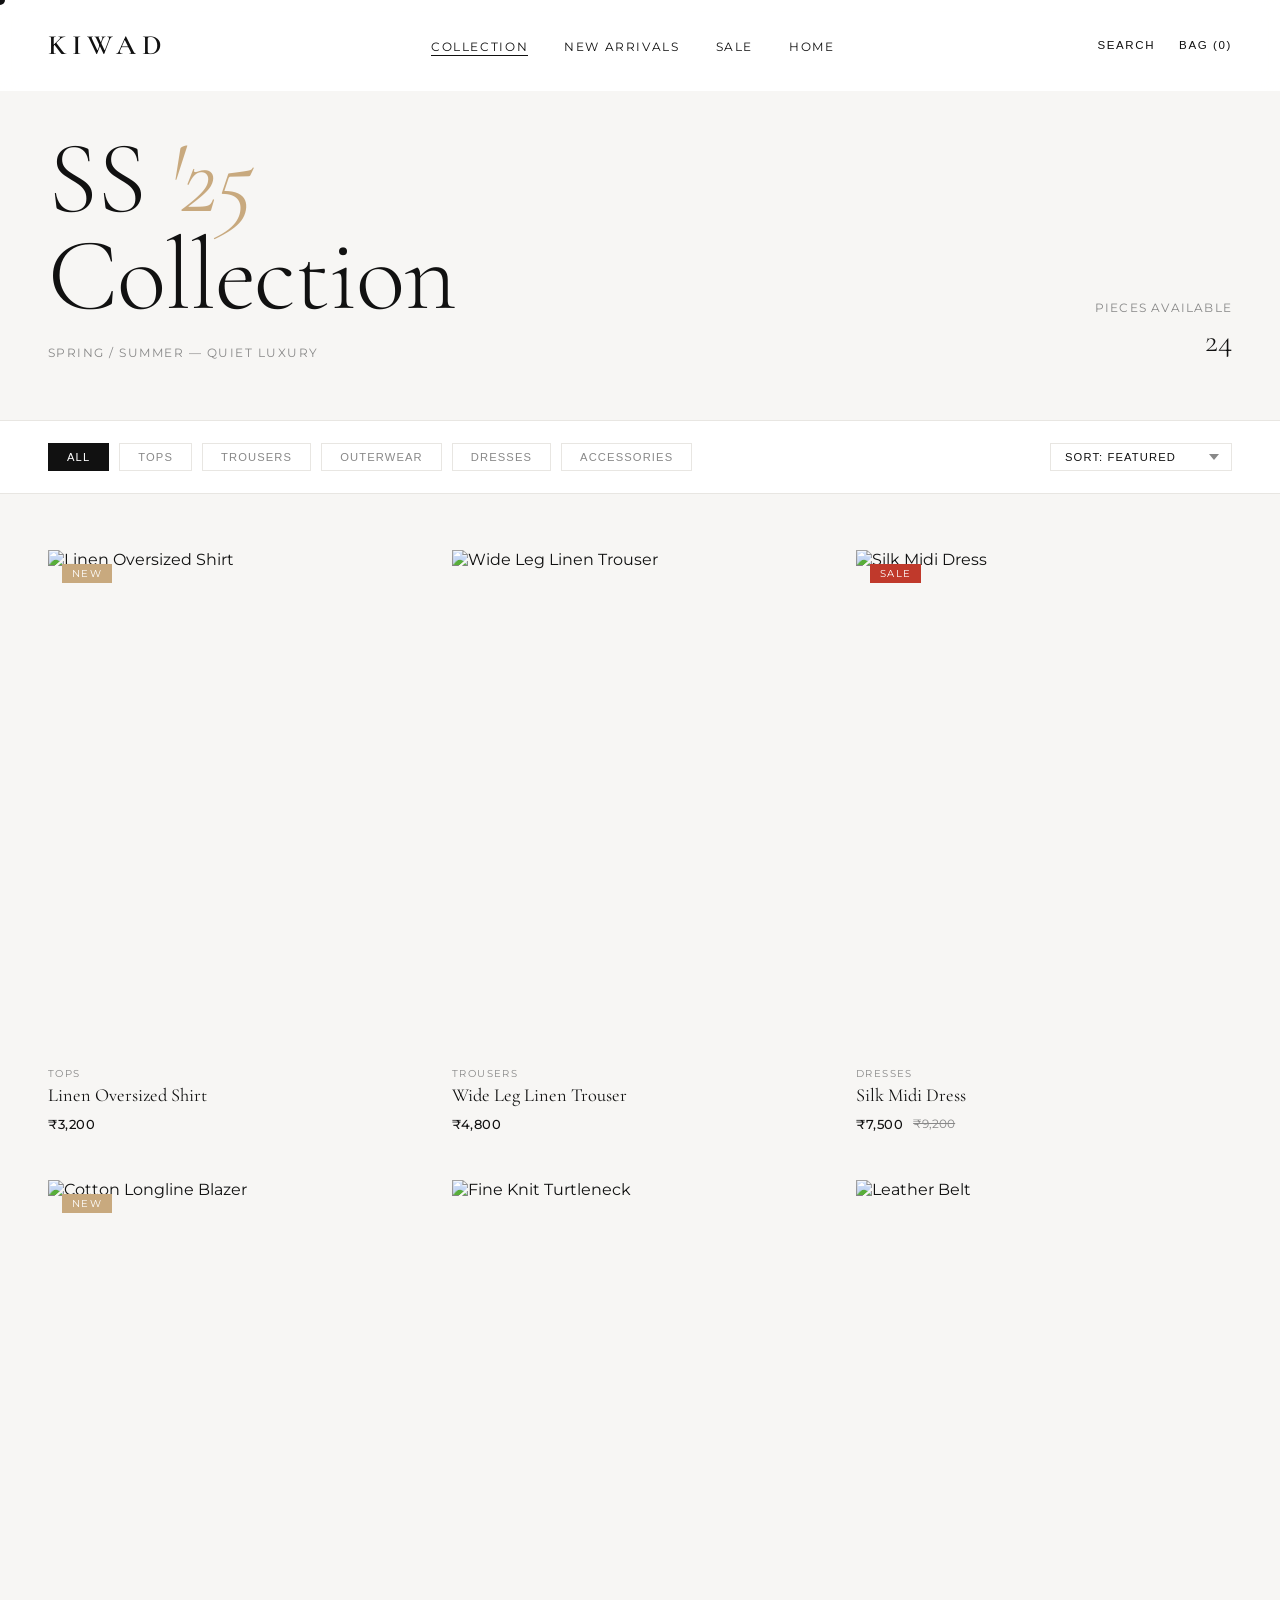
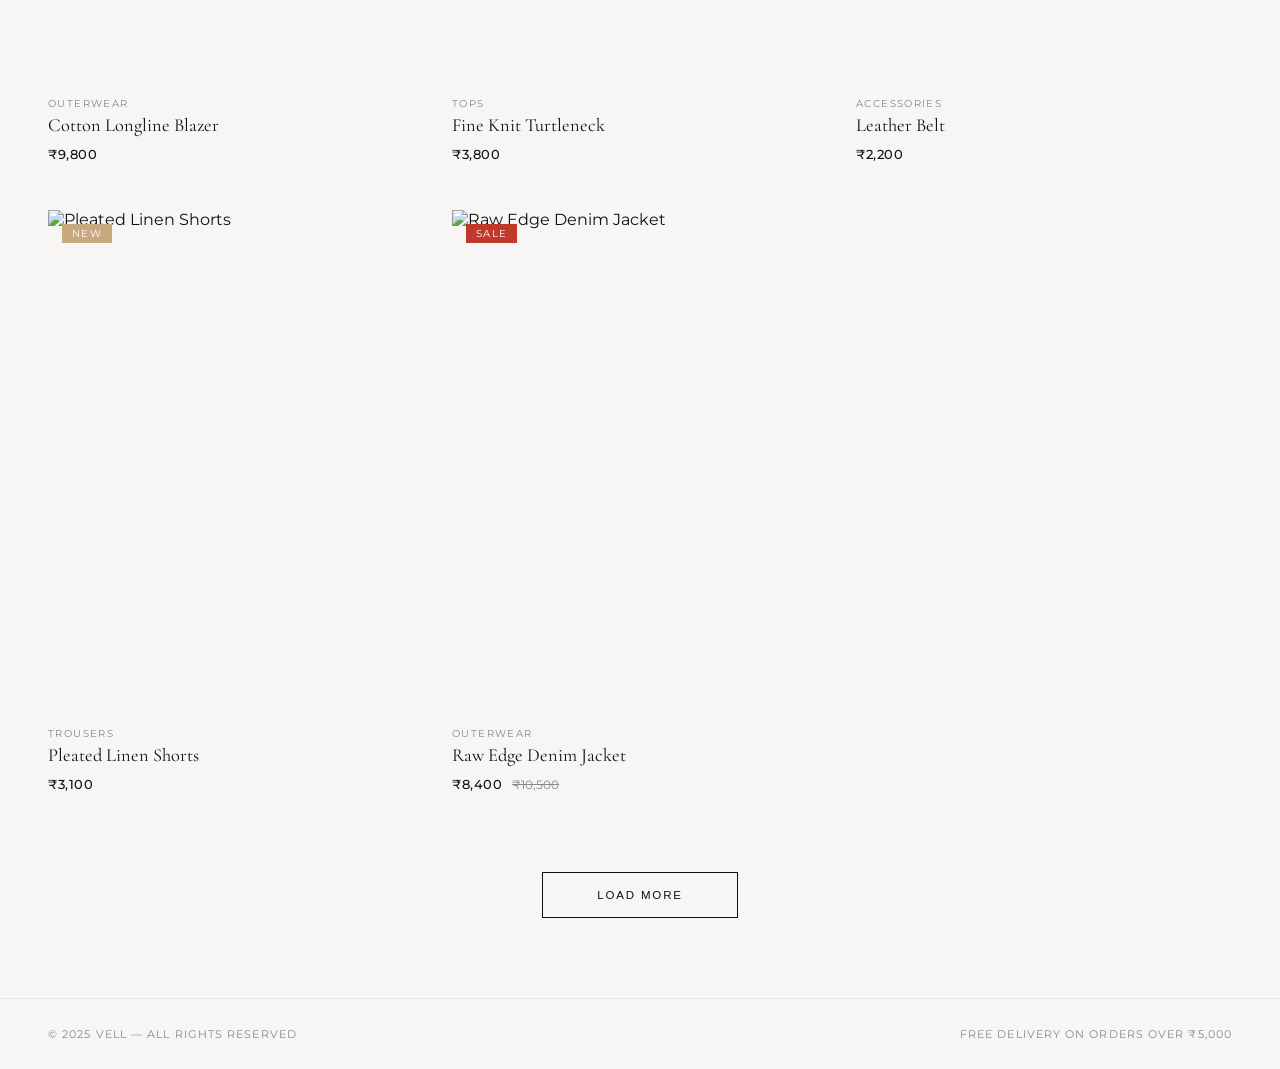
==== collections/index.html @ c4e9eda8 "navbar update" ====
<!DOCTYPE html>
<html lang="en">

<head>
  <meta charset="UTF-8" />
  <meta name="viewport" content="width=device-width, initial-scale=1.0" />
  <title>Collection — VELL</title>
  <link
    href="https://fonts.googleapis.com/css2?family=Cormorant+Garamond:ital,wght@0,300;0,400;0,600;1,300;1,400&family=Montserrat:wght@300;400;500;600&display=swap"
    rel="stylesheet" />
  <link rel="stylesheet" href="style2.css" />
</head>

<body>
  <div class="cursor" id="cursor"></div>

  <!-- NAV -->
  <nav id="nav">
    <a href="#" class="nav-logo">KIWAD</a>
    <button class="nav-toggle" type="button" aria-expanded="false" aria-controls="nav-mobile-panel"
      aria-label="Toggle navigation">
      <span></span>
      <span></span>
      <span></span>
    </button>
    <ul class="nav-links">
      <li><a href="#" class="active">Collection</a></li>
      <li><a href="newpage/">new arrivals</a></li>
      <li><a href="newpage/about/sale/">Sale</a></li>
      <li><a href="../">Home</a></li>
    </ul>
    <div class="nav-actions">
      <button>Search</button>
      <button data-bag-count>Bag (0)</button>
    </div>
    <div class="nav-mobile-panel" id="nav-mobile-panel" hidden>
      <ul class="nav-mobile-links">
        <li><a href="#" class="active">Collection</a></li>
        <li><a href="newpage/">new arrivals</a></li>
        <li><a href="newpage/about/sale/">Sale</a></li>
        <li><a href="../">Home</a></li>
      </ul>
      <div class="nav-mobile-actions">
        <button type="button">Search</button>
        <button type="button" data-bag-count>Bag (0)</button>
      </div>
    </div>
  </nav>

  <!-- HERO -->
  <section class="collection-hero">
    <div class="hero-text">
      <h1>SS <em>'25</em><br>Collection</h1>
      <p class="hero-sub">Spring / Summer — Quiet Luxury</p>
    </div>
    <div class="hero-meta">
      <p>Pieces Available</p>
      <span id="item-count">24</span>
    </div>
  </section>

  <!-- FILTERS -->
  <div class="filters-bar" id="filters-bar">
    <div class="filter-tags" id="filter-tags">
      <button class="filter-tag active" data-filter="all">All</button>
      <button class="filter-tag" data-filter="tops">Tops</button>
      <button class="filter-tag" data-filter="trousers">Trousers</button>
      <button class="filter-tag" data-filter="outerwear">Outerwear</button>
      <button class="filter-tag" data-filter="dresses">Dresses</button>
      <button class="filter-tag" data-filter="accessories">Accessories</button>
    </div>
    <select class="sort-select" id="sort-select">
      <option value="featured">Sort: Featured</option>
      <option value="price-asc">Price: Low to High</option>
      <option value="price-desc">Price: High to Low</option>
      <option value="newest">Newest</option>
    </select>
  </div>

  <!-- GRID -->
  <section class="collection-grid" id="grid">
    <div class="no-results" id="no-results">
      <h3>No pieces found</h3>
      <p>Try a different filter</p>
    </div>
  </section>

  <!-- LOAD MORE -->
  <div class="load-more-wrap">
    <button class="btn-load-more" id="load-more-btn">Load More</button>
  </div>

  <!-- FOOTER -->
  <footer class="footer-strip">
    <p>© 2025 Vell — All rights reserved</p>
    <p>Free delivery on orders over ₹5,000</p>
  </footer>

  <!-- TOAST -->
  <div class="toast" id="toast"></div>

  <!-- ─── SCRIPTS ─── -->
  <script src="index2.js"></script>
</body>

</html>
---- collections/style2.css ----
*, *::before, *::after { box-sizing: border-box; margin: 0; padding: 0; }

    :root {
      --white: #ffffff;
      --off: #f7f6f4;
      --ink: #111111;
      --off-white: #f7f6f4;
      --charcoal: #111111;
      --mid: #888;
      --accent: #c8a97e;
      --line: #e8e6e2;
    }

    html { scroll-behavior: smooth; }

    body {
      font-family: 'Montserrat', sans-serif;
      background: var(--off);
      color: var(--ink);
      overflow-x: hidden;
      cursor: none;
    }
    

    /* CUSTOM CURSOR */
    .cursor {
      position: fixed;
      width: 10px; height: 10px;
      background: var(--ink);
      border-radius: 50%;
      pointer-events: none;
      z-index: 9999;
      transform: translate(-50%, -50%);
      transition: transform 0.1s ease, width 0.25s ease, height 0.25s ease, background 0.25s ease;
    }
    .cursor.hover {
      width: 36px; height: 36px;
      background: transparent;
      border: 1px solid var(--ink);
    }

    /* NAV */
    nav {
      position: fixed; top: 0; left: 0; right: 0;
      z-index: 100;
      display: flex;
      align-items: center;
      justify-content: space-between;
      padding: 28px 48px;
      background: rgba(255,255,255,0.92);
      backdrop-filter: blur(12px);
      border-bottom: 1px solid transparent;
      transition: border-color 0.3s;
    }
    nav.scrolled { border-color: var(--line); }

    .nav-logo {
      font-family: 'Cormorant Garamond', serif;
      font-size: 28px;
      font-weight: 600;
      letter-spacing: 6px;
      color: var(--ink);
      text-decoration: none;
    }

    .nav-toggle {
      display: none;
      width: 48px;
      height: 48px;
      border: 1px solid var(--line);
      border-radius: 50%;
      background: rgba(255,255,255,0.9);
      align-items: center;
      justify-content: center;
      position: relative;
      padding: 0;
      cursor: none;
    }

    .nav-toggle span {
      position: absolute;
      width: 18px;
      height: 1.5px;
      background: var(--ink);
      transition: transform 0.25s ease, opacity 0.25s ease;
    }

    .nav-toggle span:nth-child(1) { transform: translateY(-6px); }
    .nav-toggle span:nth-child(3) { transform: translateY(6px); }

    nav.is-menu-open .nav-toggle span:nth-child(1) { transform: rotate(45deg); }
    nav.is-menu-open .nav-toggle span:nth-child(2) { opacity: 0; }
    nav.is-menu-open .nav-toggle span:nth-child(3) { transform: rotate(-45deg); }

    .nav-links {
      display: flex; gap: 36px;
      list-style: none;
    }
    .nav-links a {
      font-size: 0.72rem;
      letter-spacing: 0.14em;
      text-transform: uppercase;
      text-decoration: none;
      color: var(--ink);
      position: relative;
    }
    .nav-links a::after {
      content: '';
      position: absolute; bottom: -2px; left: 0;
      width: 0; height: 1px;
      background: var(--ink);
      transition: width 0.3s ease;
    }
    .nav-links a:hover::after, .nav-links a.active::after { width: 100%; }

    .nav-actions {
      display: flex; gap: 24px; align-items: center;
    }
    .nav-actions button {
      background: none; border: none;
      cursor: none;
      font-family: 'Karla', sans-serif;
      font-size: 0.72rem;
      letter-spacing: 0.14em;
      text-transform: uppercase;
      color: var(--ink);
    }

    .nav-mobile-panel[hidden] { display: none; }

    .nav-mobile-panel {
      display: none;
      position: absolute;
      top: calc(100% + 1px);
      left: 24px;
      right: 24px;
      padding: 24px;
      background: rgba(255,255,255,0.98);
      border: 1px solid var(--line);
      box-shadow: 0 24px 60px rgba(17,17,17,0.12);
    }

    .nav-mobile-links {
      list-style: none;
      display: grid;
      gap: 16px;
    }

    .nav-mobile-links a {
      display: block;
      font-size: 0.74rem;
      letter-spacing: 0.18em;
      text-transform: uppercase;
      text-decoration: none;
      color: var(--ink);
      padding-bottom: 12px;
      border-bottom: 1px solid var(--line);
    }

    .nav-mobile-links a.active,
    .nav-mobile-links a:hover {
      color: var(--accent);
    }

    .nav-mobile-actions {
      display: grid;
      grid-template-columns: repeat(2, minmax(0, 1fr));
      gap: 12px;
      margin-top: 20px;
    }

    .nav-mobile-actions button {
      border: 1px solid var(--line);
      background: var(--off);
      color: var(--ink);
      padding: 14px 12px;
      font-family: 'Montserrat', sans-serif;
      font-size: 0.68rem;
      letter-spacing: 0.16em;
      text-transform: uppercase;
      cursor: none;
    }

    body.nav-open { overflow: hidden; }

    /* HERO BANNER */
    .collection-hero {
      padding-top: 130px;
      padding-bottom: 60px;
      padding-left: 48px;
      padding-right: 48px;
      display: flex;
      align-items: flex-end;
      justify-content: space-between;
      border-bottom: 1px solid var(--line);
    }

    .hero-text h1 {
      font-family: 'Cormorant Garamond', serif;
      font-size: clamp(3.5rem, 8vw, 7rem);
      font-weight: 300;
      line-height: 0.95;
      letter-spacing: -0.01em;
    }
    .hero-text h1 em {
      font-style: italic;
      color: var(--accent);
    }
    .hero-sub {
      margin-top: 20px;
      font-size: 0.78rem;
      letter-spacing: 0.12em;
      text-transform: uppercase;
      color: var(--mid);
    }

    .hero-meta {
      text-align: right;
    }
    .hero-meta p {
      font-size: 0.75rem;
      letter-spacing: 0.1em;
      color: var(--mid);
      text-transform: uppercase;
      margin-bottom: 6px;
    }
    .hero-meta span {
      font-family: 'Cormorant Garamond', serif;
      font-size: 2rem;
      font-weight: 300;
    }

    /* FILTERS */
    .filters-bar {
      padding: 22px 48px;
      display: flex;
      align-items: center;
      justify-content: space-between;
      border-bottom: 1px solid var(--line);
      position: sticky;
      top: 85px;
      z-index: 90;
      background: rgba(255,255,255,0.96);
      backdrop-filter: blur(8px);
    }

    .filter-tags {
      display: flex; gap: 10px; flex-wrap: wrap;
    }
    .filter-tag {
      padding: 7px 18px;
      border: 1px solid var(--line);
      font-size: 0.7rem;
      letter-spacing: 0.1em;
      text-transform: uppercase;
      background: none;
      cursor: none;
      transition: all 0.25s;
      font-family: 'Karla', sans-serif;
      color: var(--mid);
    }
    .filter-tag:hover, .filter-tag.active {
      background: var(--ink);
      color: var(--white);
      border-color: var(--ink);
    }

    .sort-select {
      font-family: 'Karla', sans-serif;
      font-size: 0.7rem;
      letter-spacing: 0.1em;
      text-transform: uppercase;
      border: 1px solid var(--line);
      padding: 7px 14px;
      appearance: none;
      background: url("data:image/svg+xml,%3Csvg xmlns='http://www.w3.org/2000/svg' width='10' height='6'%3E%3Cpath d='M0 0l5 6 5-6z' fill='%23888'/%3E%3C/svg%3E") no-repeat right 12px center;
      background-color: var(--white);
      padding-right: 30px;
      cursor: none;
      color: var(--ink);
    }

    /* PRODUCT GRID */
    .collection-grid {
      padding: 56px 48px 80px;
      display: grid;
      grid-template-columns: repeat(auto-fill, minmax(280px, 1fr));
      gap: 48px 28px;
    }

    /* PRODUCT CARD */
    .product-card {
      opacity: 0;
      transform: translateY(30px);
      transition: opacity 0.6s ease, transform 0.6s ease;
      cursor: none;
    }
    .product-card.visible {
      opacity: 1;
      transform: translateY(0);
    }

    .card-image-wrap {
      position: relative;
      overflow: hidden;
      aspect-ratio: 3/4;
      background: var(--off);
    }

    .card-image-wrap img {
      width: 100%; height: 100%;
      object-fit: cover;
      transition: transform 0.7s cubic-bezier(0.25, 0.46, 0.45, 0.94);
      display: block;
    }
    .product-card:hover .card-image-wrap img { transform: scale(1.04); }

    .card-badges {
      position: absolute; top: 14px; left: 14px;
      display: flex; flex-direction: column; gap: 6px;
    }
    .badge {
      font-size: 0.6rem;
      letter-spacing: 0.14em;
      text-transform: uppercase;
      padding: 4px 10px;
      background: var(--ink);
      color: var(--white);
    }
    .badge.new { background: var(--accent); color: var(--white); }
    .badge.sale { background: #c0392b; }

    .card-action {
      position: absolute;
      bottom: 0; left: 0; right: 0;
      padding: 16px;
      background: linear-gradient(transparent, rgba(0,0,0,0.55));
      transform: translateY(100%);
      transition: transform 0.35s ease;
      display: flex; gap: 8px;
    }
    .product-card:hover .card-action { transform: translateY(0); }

    .btn-cart {
      flex: 1;
      padding: 12px;
      background: var(--white);
      color: var(--ink);
      border: none;
      font-family: 'Karla', sans-serif;
      font-size: 0.68rem;
      letter-spacing: 0.12em;
      text-transform: uppercase;
      cursor: none;
      transition: background 0.2s, color 0.2s;
    }
    .btn-cart:hover { background: var(--ink); color: var(--white); }

    .btn-wish {
      width: 44px;
      background: rgba(255,255,255,0.9);
      border: none;
      display: flex; align-items: center; justify-content: center;
      cursor: none;
      transition: background 0.2s;
      font-size: 1rem;
    }
    .btn-wish:hover { background: var(--white); }
    .btn-wish.wished { color: #c0392b; }

    .color-dots {
      position: absolute; bottom: 14px; right: 14px;
      display: flex; gap: 5px;
      opacity: 0;
      transition: opacity 0.3s;
    }
    .product-card:hover .color-dots { opacity: 1; }
    .color-dot {
      width: 10px; height: 10px;
      border-radius: 50%;
      border: 1.5px solid rgba(255,255,255,0.7);
      cursor: none;
      transition: transform 0.2s;
    }
    .color-dot:hover { transform: scale(1.3); }

    .card-info { padding: 16px 0 0; }

    .card-category {
      font-size: 0.62rem;
      letter-spacing: 0.14em;
      text-transform: uppercase;
      color: var(--mid);
      margin-bottom: 5px;
    }

    .card-name {
      font-family: 'Cormorant Garamond', serif;
      font-size: 1.15rem;
      font-weight: 400;
      margin-bottom: 8px;
      line-height: 1.3;
    }

    .card-price-row {
      display: flex; align-items: center; gap: 10px;
    }
    .card-price {
      font-size: 0.82rem;
      font-weight: 500;
      letter-spacing: 0.04em;
    }
    .card-price-old {
      font-size: 0.75rem;
      color: var(--mid);
      text-decoration: line-through;
    }

    /* EMPTY / LOADING */
    .no-results {
      grid-column: 1/-1;
      text-align: center;
      padding: 80px 0;
      display: none;
    }
    .no-results.show { display: block; }
    .no-results h3 {
      font-family: 'Cormorant Garamond', serif;
      font-size: 2rem; font-weight: 300;
      margin-bottom: 10px;
    }
    .no-results p { color: var(--mid); font-size: 0.82rem; }

    /* LOAD MORE */
    .load-more-wrap {
      text-align: center;
      padding: 0 0 80px;
    }
    .btn-load-more {
      padding: 16px 54px;
      border: 1px solid var(--ink);
      background: none;
      font-family: 'Karla', sans-serif;
      font-size: 0.72rem;
      letter-spacing: 0.16em;
      text-transform: uppercase;
      cursor: none;
      transition: background 0.3s, color 0.3s;
      color: var(--ink);
    }
    .btn-load-more:hover { background: var(--ink); color: var(--white); }
    .btn-load-more:disabled { opacity: 0.35; cursor: default; }

    /* FOOTER STRIP */
    .footer-strip {
      border-top: 1px solid var(--line);
      padding: 28px 48px;
      display: flex;
      justify-content: space-between;
      align-items: center;
    }
    .footer-strip p {
      font-size: 0.68rem;
      letter-spacing: 0.1em;
      text-transform: uppercase;
      color: var(--mid);
    }

    /* TOAST */
    .toast {
      position: fixed;
      bottom: 36px; right: 36px;
      background: var(--ink);
      color: var(--white);
      padding: 14px 26px;
      font-size: 0.72rem;
      letter-spacing: 0.1em;
      text-transform: uppercase;
      transform: translateY(80px);
      opacity: 0;
      transition: all 0.4s cubic-bezier(0.34, 1.56, 0.64, 1);
      z-index: 9000;
    }
    .toast.show { transform: translateY(0); opacity: 1; }

    /* SCROLLBAR */
    ::-webkit-scrollbar { width: 5px; }
    ::-webkit-scrollbar-track { background: var(--white); }
    ::-webkit-scrollbar-thumb { background: var(--line); border-radius: 2px; }

    @media (max-width: 768px) {
      nav { padding: 20px 24px; }
      .nav-links, .nav-actions { display: none; }
      .nav-toggle { display: inline-flex; }
      .nav-mobile-panel { display: block; }
      .collection-hero { padding: 110px 24px 40px; flex-direction: column; gap: 20px; }
      .hero-meta { text-align: left; }
      .filters-bar { padding: 16px 24px; flex-direction: column; gap: 14px; align-items: flex-start; }
      .collection-grid { padding: 32px 24px 60px; gap: 36px 16px; grid-template-columns: repeat(2, 1fr); }
      .footer-strip { padding: 20px 24px; flex-direction: column; gap: 8px; text-align: center; }
    }

    @media (max-width: 520px) {
      nav { padding: 18px; }
      .nav-logo { font-size: 24px; letter-spacing: 4px; }
      .nav-mobile-panel { left: 18px; right: 18px; padding: 20px; }
      .nav-mobile-actions { grid-template-columns: 1fr; }
    }
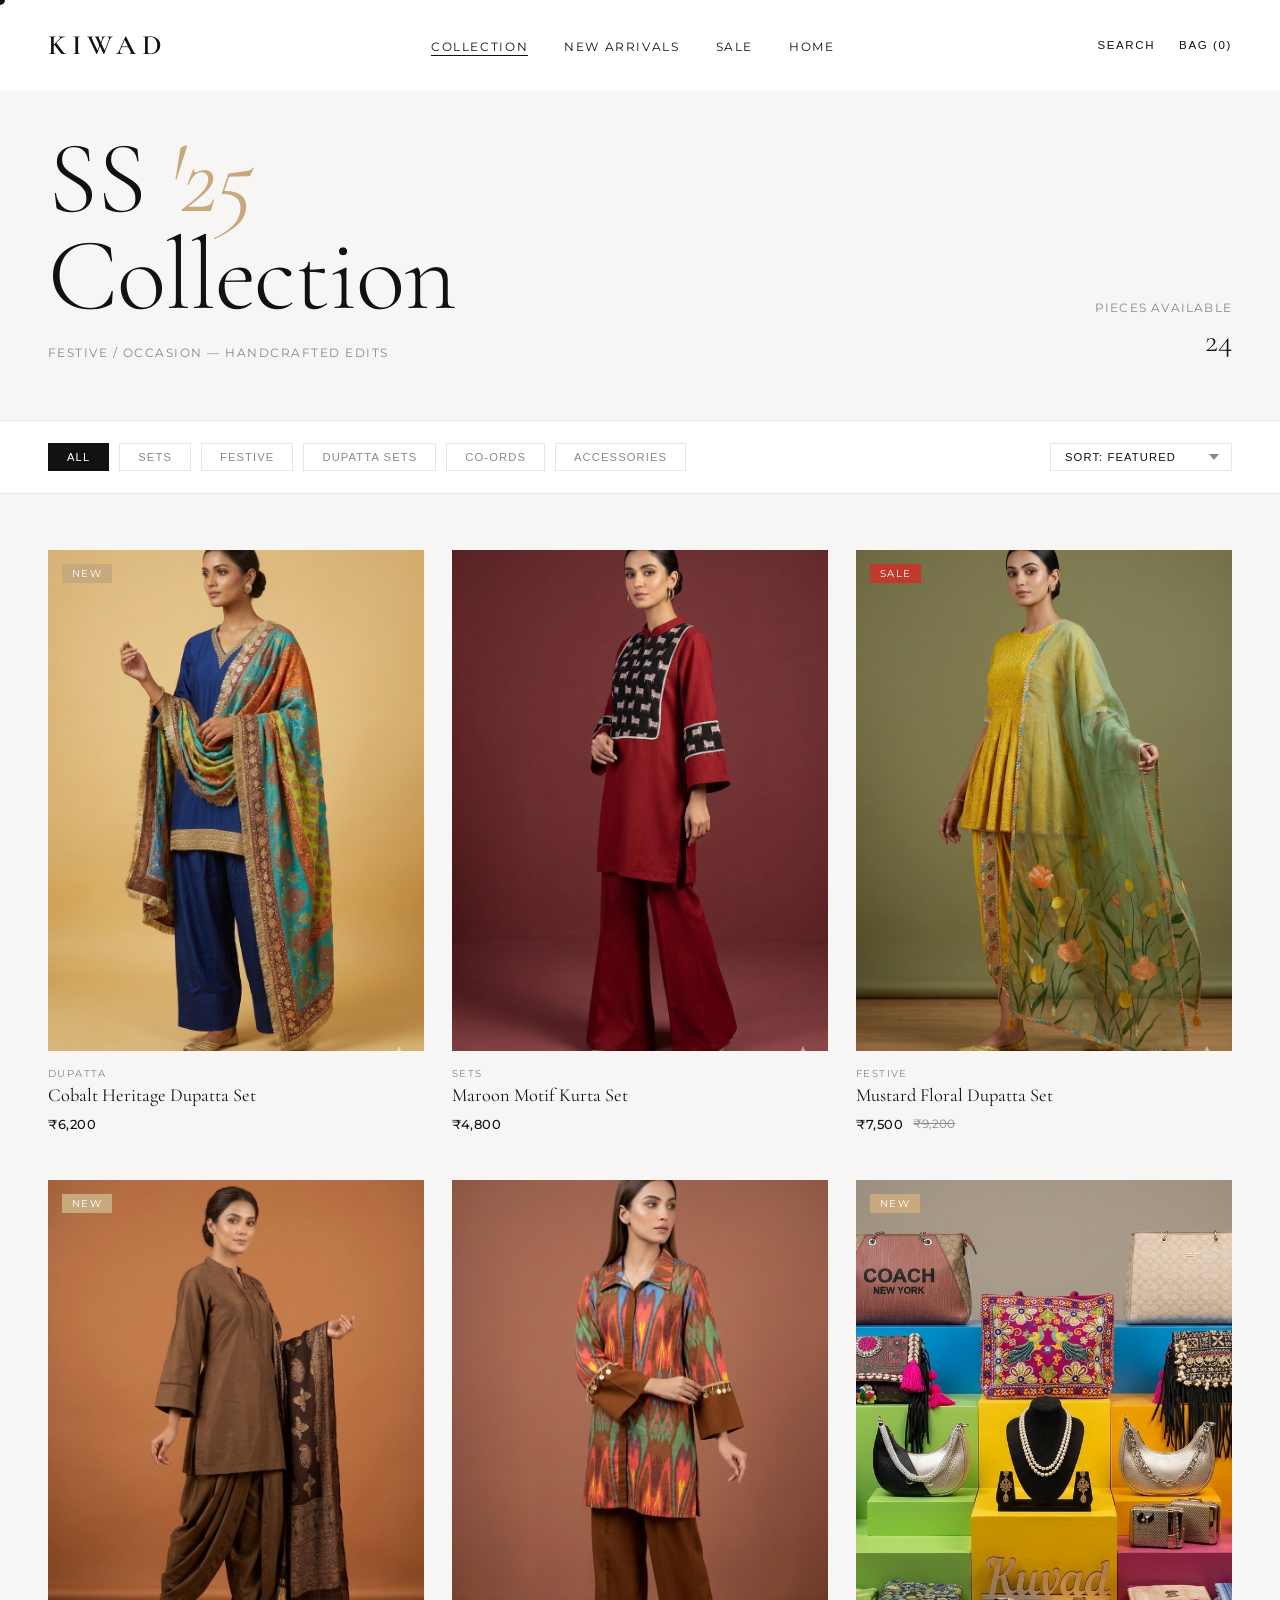
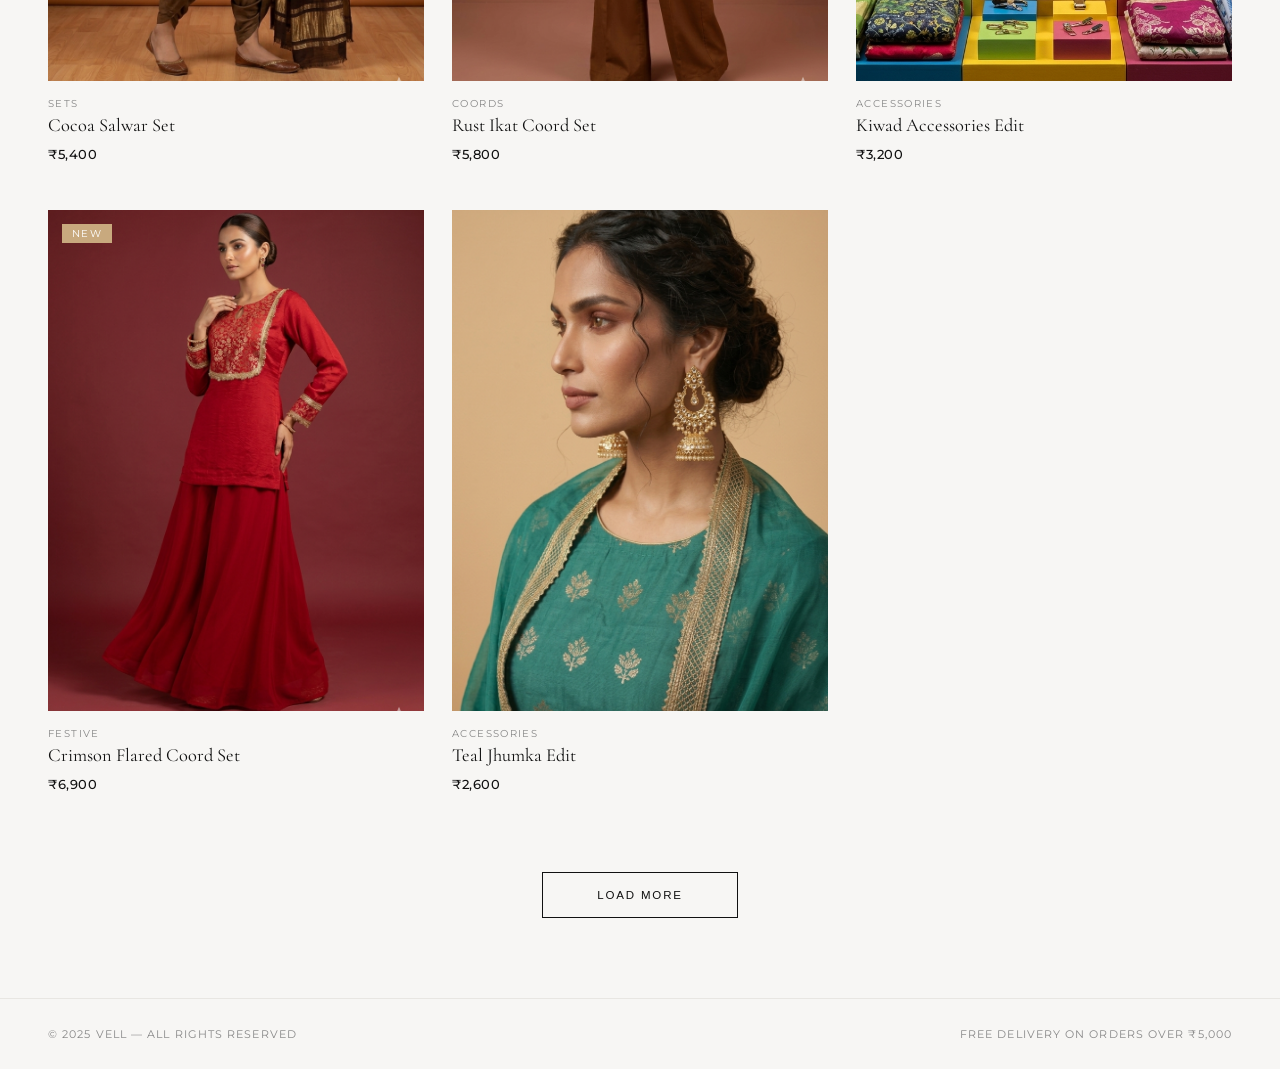
==== commit 5c7f0dac: "images update" ====
--- a/collections/index.html
+++ b/collections/index.html
@@ -51,7 +51,7 @@
   <section class="collection-hero">
     <div class="hero-text">
       <h1>SS <em>'25</em><br>Collection</h1>
-      <p class="hero-sub">Spring / Summer — Quiet Luxury</p>
+      <p class="hero-sub">Festive / Occasion — Handcrafted Edits</p>
     </div>
     <div class="hero-meta">
       <p>Pieces Available</p>
@@ -63,10 +63,10 @@
   <div class="filters-bar" id="filters-bar">
     <div class="filter-tags" id="filter-tags">
       <button class="filter-tag active" data-filter="all">All</button>
-      <button class="filter-tag" data-filter="tops">Tops</button>
-      <button class="filter-tag" data-filter="trousers">Trousers</button>
-      <button class="filter-tag" data-filter="outerwear">Outerwear</button>
-      <button class="filter-tag" data-filter="dresses">Dresses</button>
+      <button class="filter-tag" data-filter="sets">Sets</button>
+      <button class="filter-tag" data-filter="festive">Festive</button>
+      <button class="filter-tag" data-filter="dupatta">Dupatta Sets</button>
+      <button class="filter-tag" data-filter="coords">Co-ords</button>
       <button class="filter-tag" data-filter="accessories">Accessories</button>
     </div>
     <select class="sort-select" id="sort-select">
--- a/collections/style2.css
+++ b/collections/style2.css
@@ -507,3 +507,8 @@
       .nav-mobile-panel { left: 18px; right: 18px; padding: 20px; }
       .nav-mobile-actions { grid-template-columns: 1fr; }
     }
+
+    @media (hover: none), (pointer: coarse) {
+      body { cursor: auto; }
+      .cursor { display: none; }
+    }
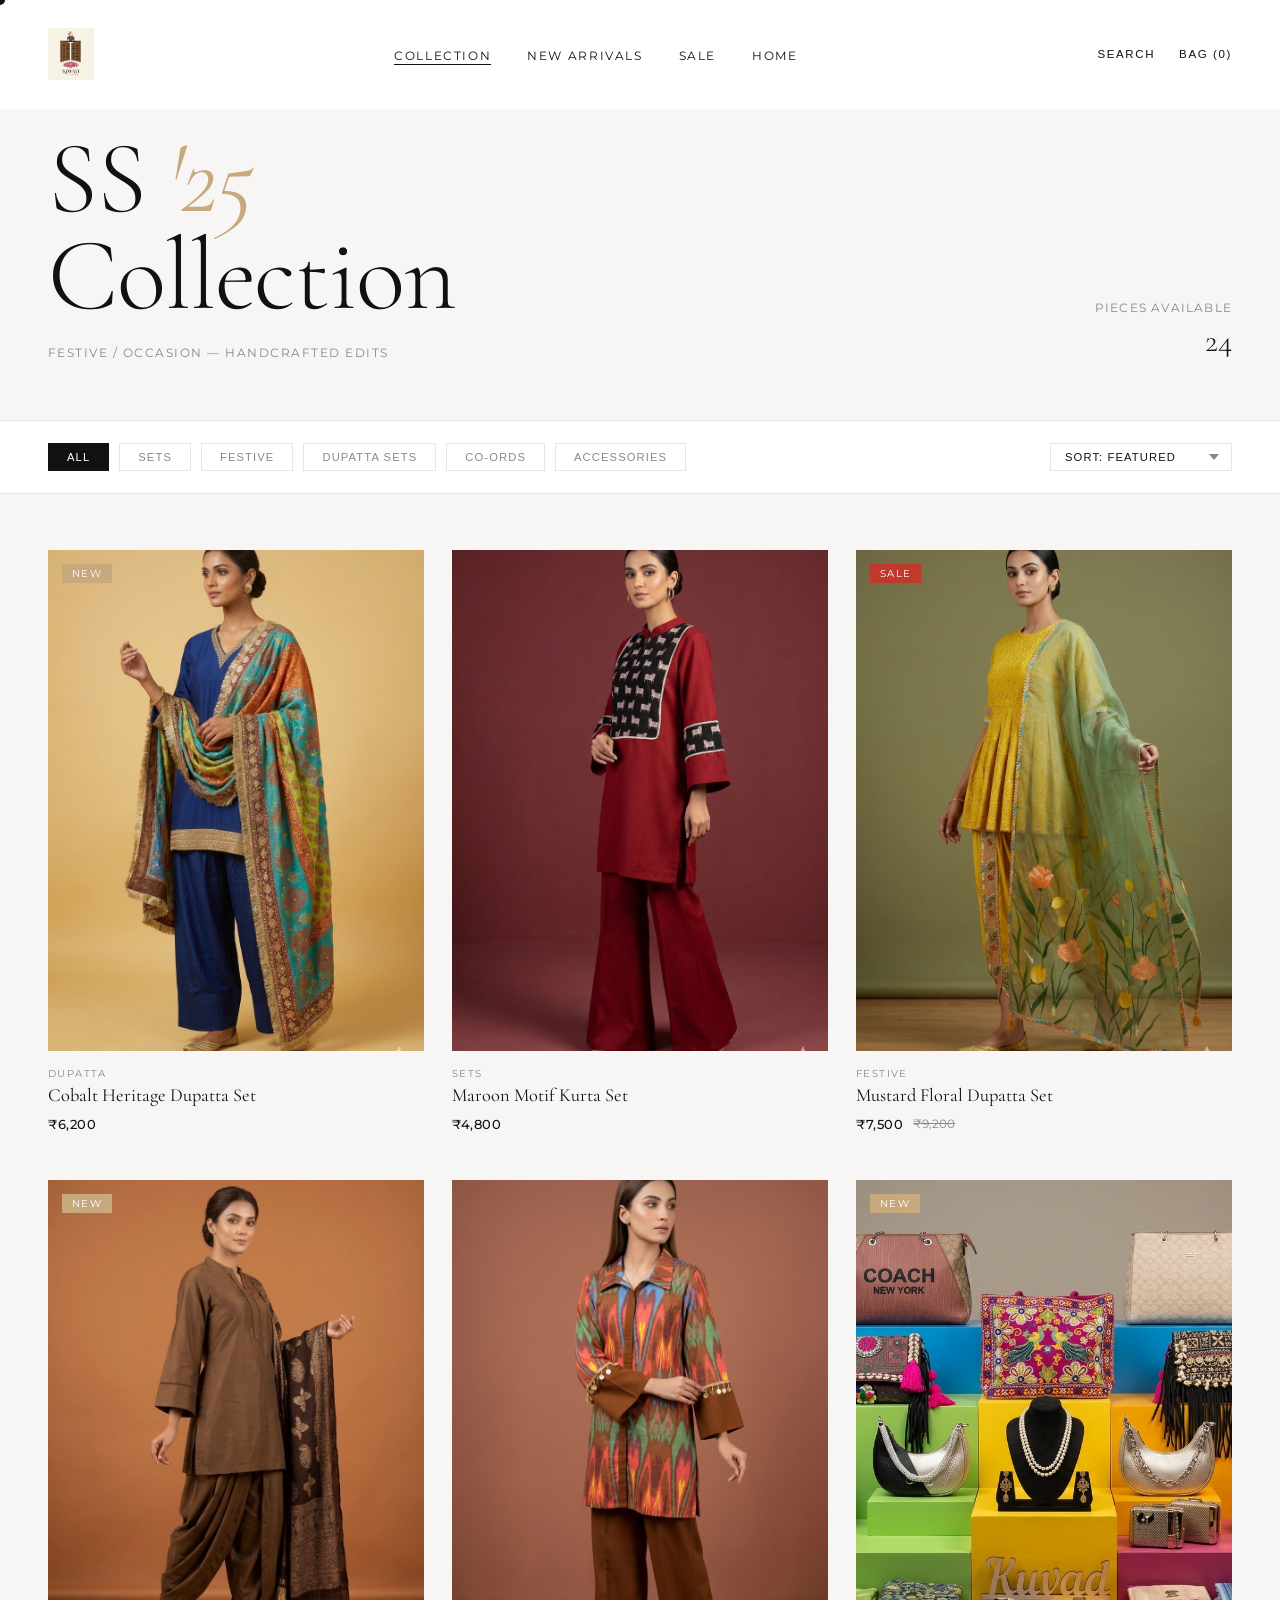
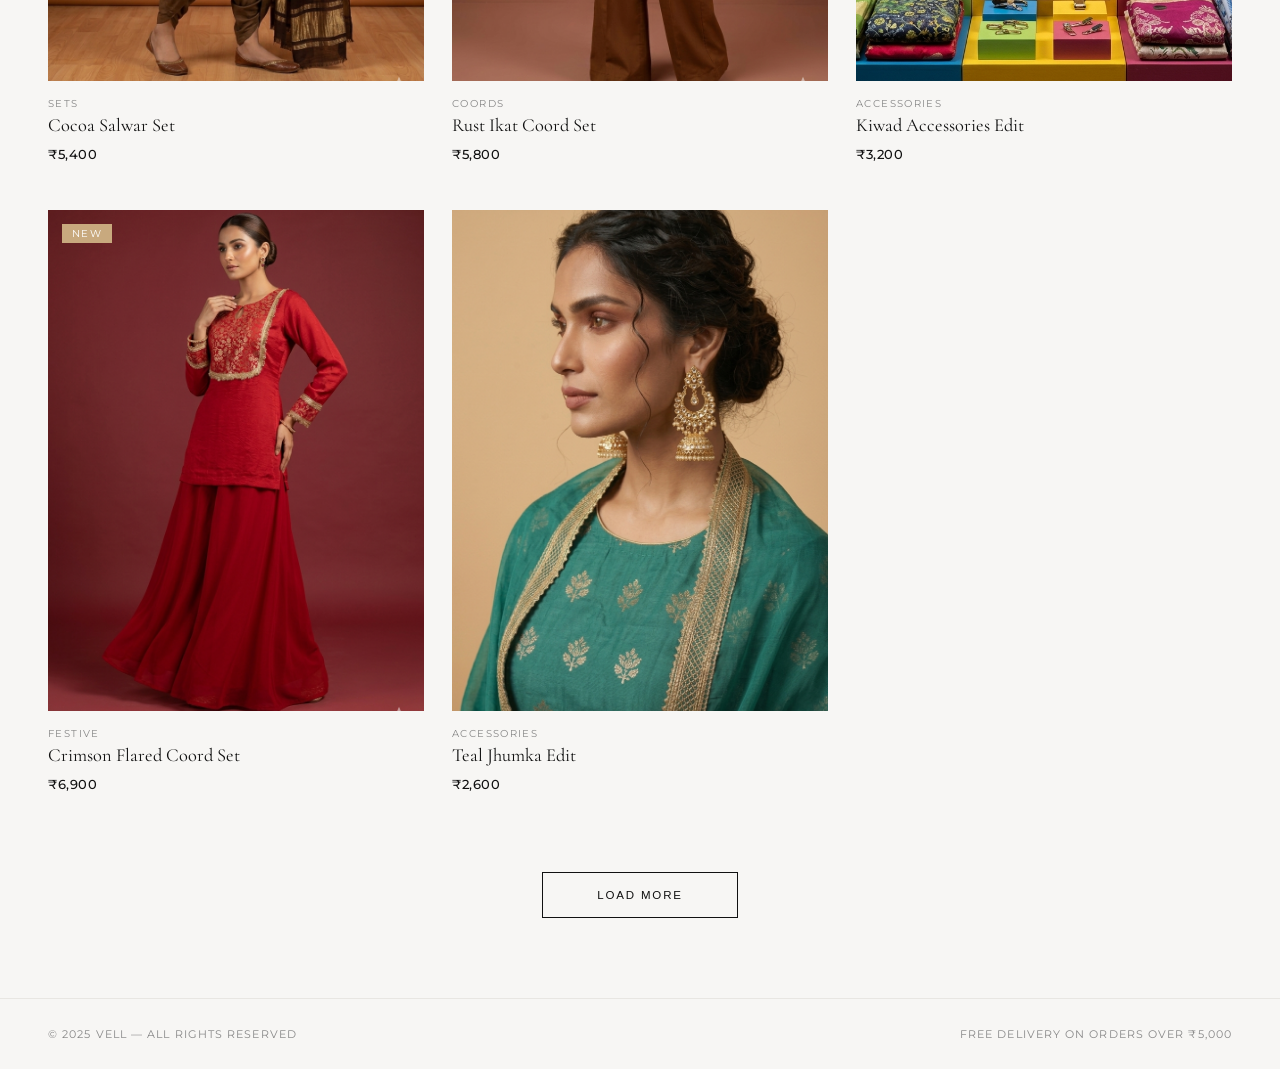
==== commit cd2211bd: "images update" ====
--- a/collections/index.html
+++ b/collections/index.html
@@ -16,7 +16,7 @@
 
   <!-- NAV -->
   <nav id="nav">
-    <a href="#" class="nav-logo">KIWAD</a>
+    <a href="#" class="nav-logo"><img src="../assets/kiwad.jpg" alt="KIWAD" class="brand-logo-image" /></a>
     <button class="nav-toggle" type="button" aria-expanded="false" aria-controls="nav-mobile-panel"
       aria-label="Toggle navigation">
       <span></span>
--- a/collections/style2.css
+++ b/collections/style2.css
@@ -56,12 +56,15 @@
     nav.scrolled { border-color: var(--line); }
 
     .nav-logo {
-      font-family: 'Cormorant Garamond', serif;
-      font-size: 28px;
-      font-weight: 600;
-      letter-spacing: 6px;
-      color: var(--ink);
+      display: inline-flex;
+      align-items: center;
       text-decoration: none;
+    }
+
+    .brand-logo-image {
+      display: block;
+      height: 52px;
+      width: auto;
     }
 
     .nav-toggle {
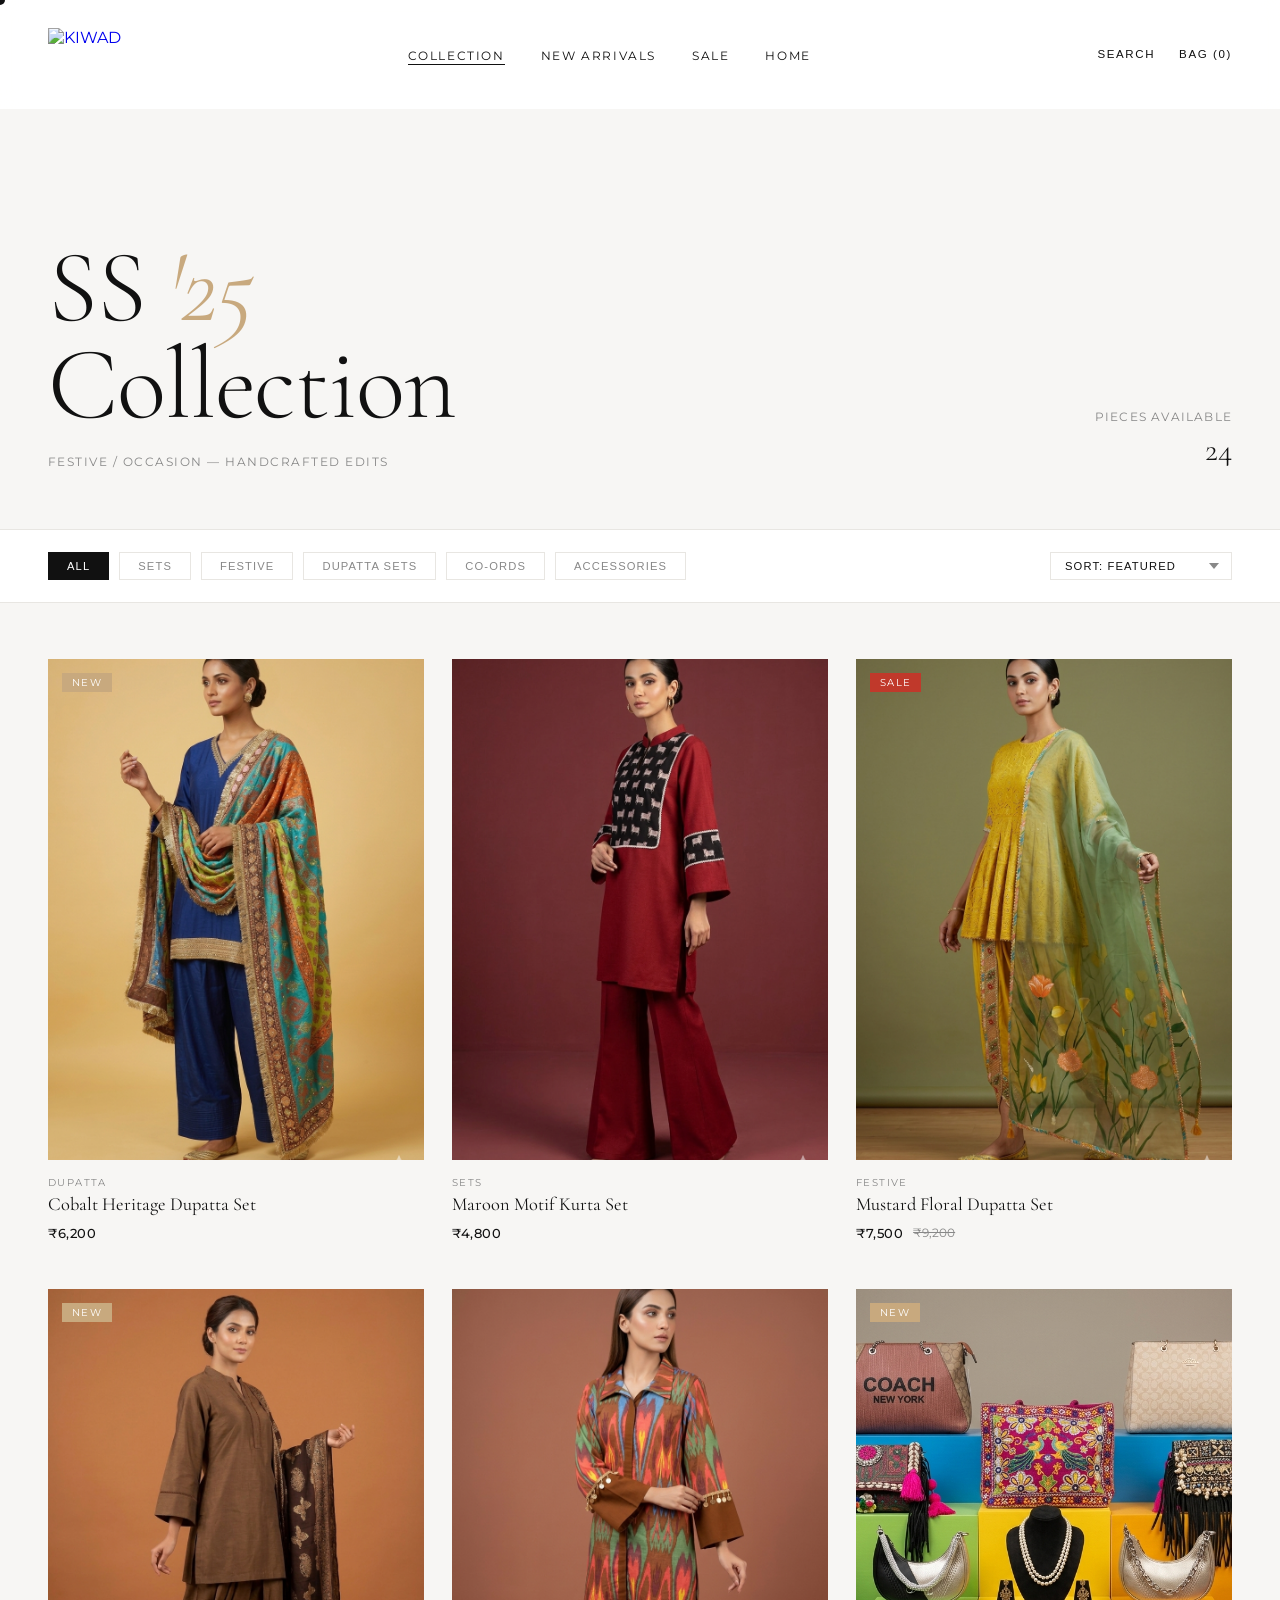
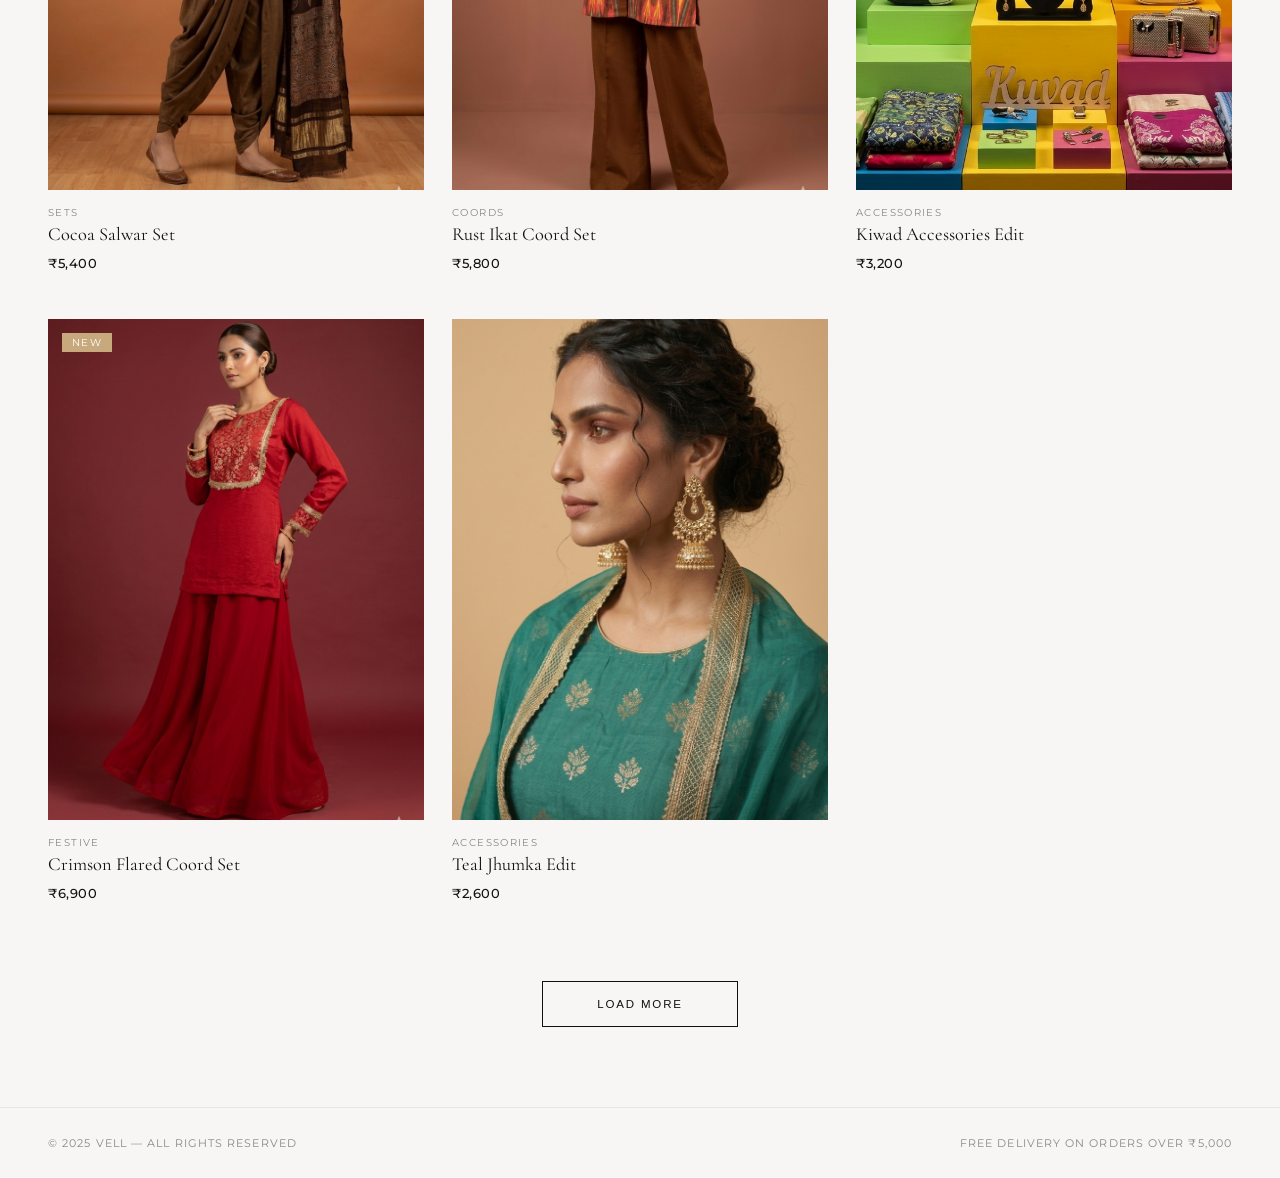
==== commit 91bfadc2: "changes" ====
--- a/collections/index.html
+++ b/collections/index.html
@@ -16,7 +16,7 @@
 
   <!-- NAV -->
   <nav id="nav">
-    <a href="#" class="nav-logo"><img src="../assets/kiwad.jpg" alt="KIWAD" class="brand-logo-image" /></a>
+    <a href="#" class="nav-logo"><img src="../assets/kiwadv3 (3).png" alt="KIWAD" class="brand-logo-image" /></a>
     <button class="nav-toggle" type="button" aria-expanded="false" aria-controls="nav-mobile-panel"
       aria-label="Toggle navigation">
       <span></span>
--- a/collections/style2.css
+++ b/collections/style2.css
@@ -42,7 +42,7 @@
 
     /* NAV */
     nav {
-      position: fixed; top: 0; left: 0; right: 0;
+      position: static; top: 0; left: 0; right: 0;
       z-index: 100;
       display: flex;
       align-items: center;
@@ -242,7 +242,7 @@
       justify-content: space-between;
       border-bottom: 1px solid var(--line);
       position: sticky;
-      top: 85px;
+      top: 0px;
       z-index: 90;
       background: rgba(255,255,255,0.96);
       backdrop-filter: blur(8px);
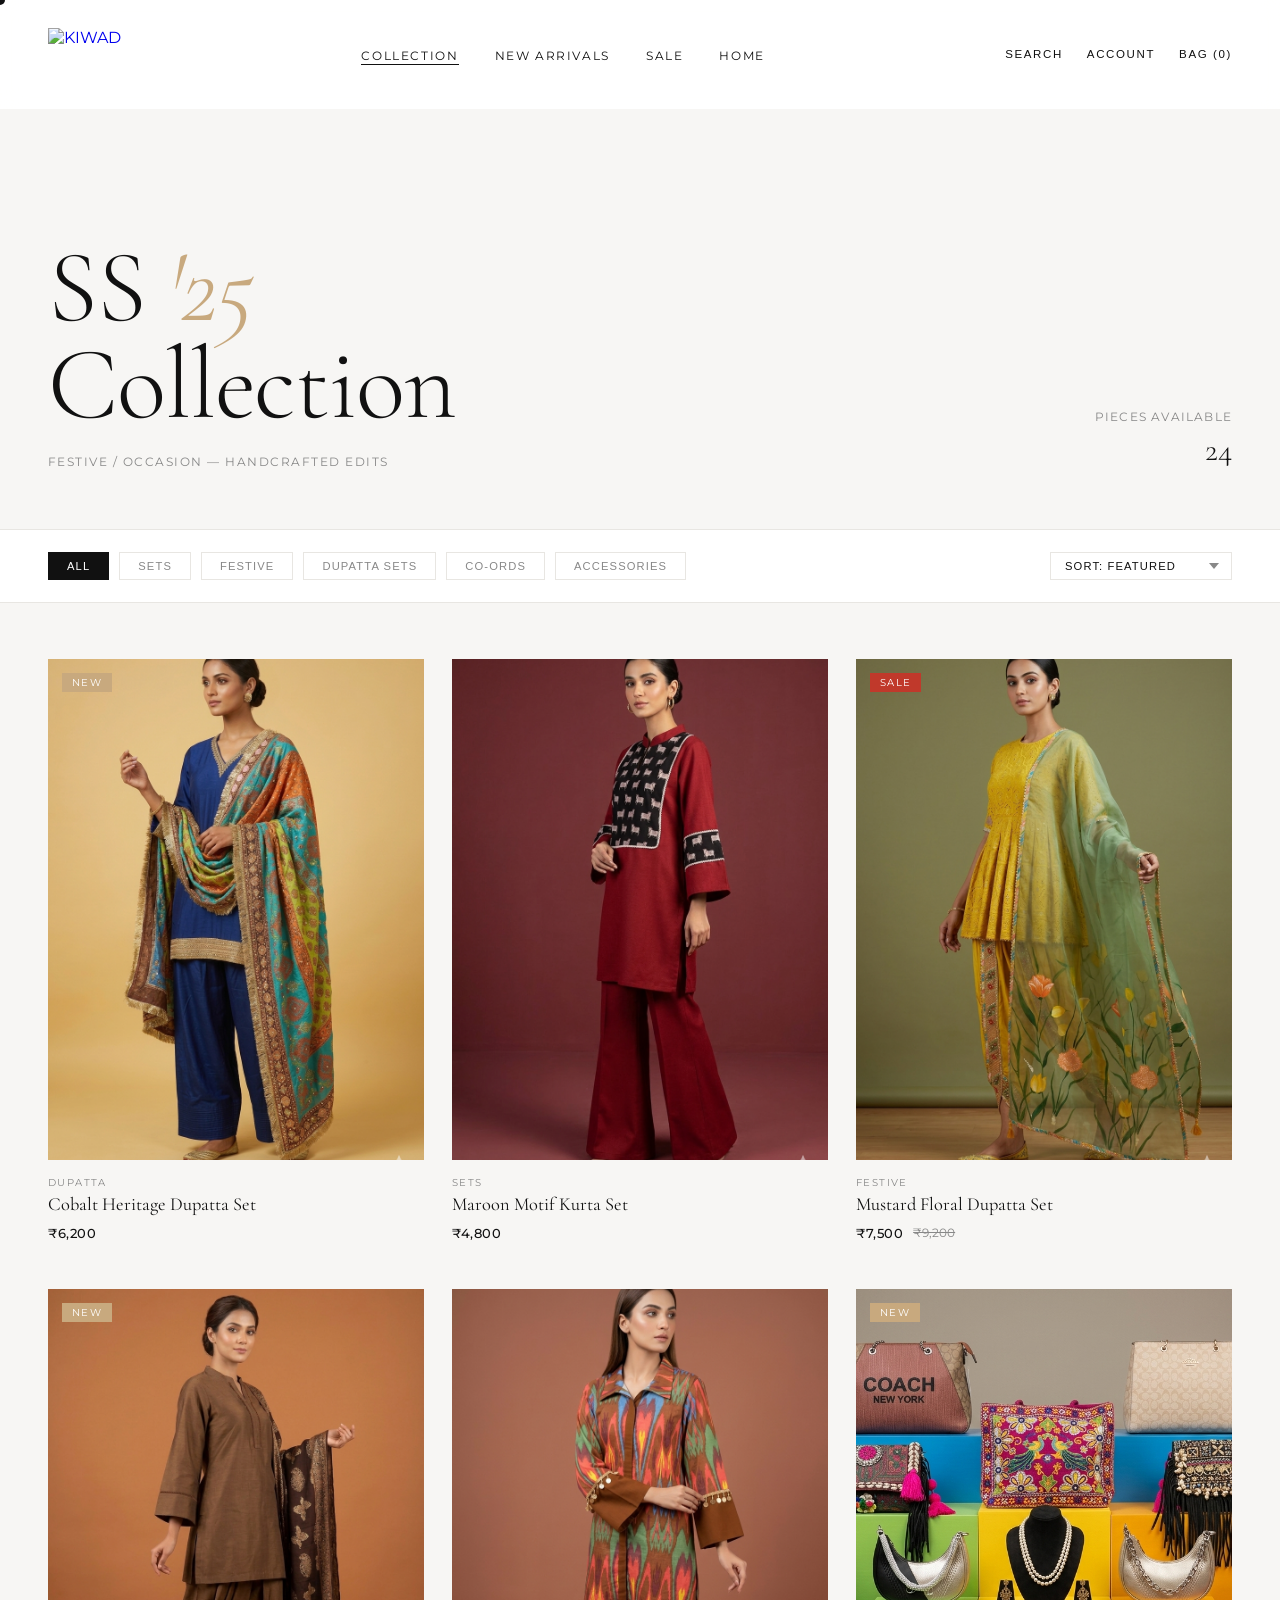
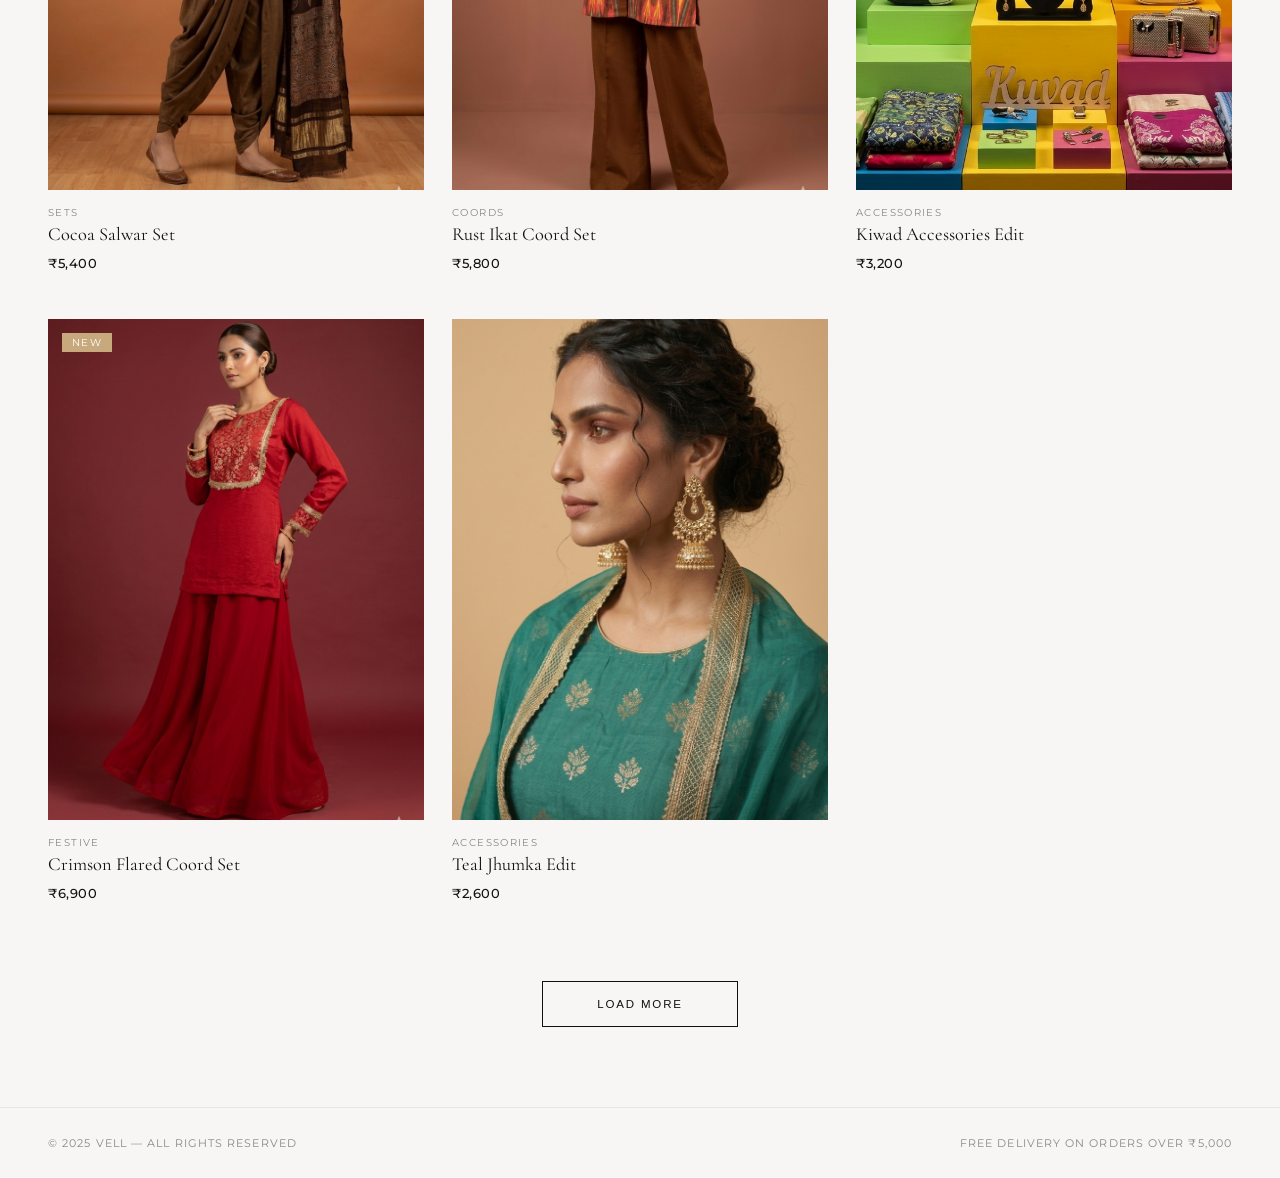
==== commit 66b54cbb: "search bar update" ====
--- a/collections/index.html
+++ b/collections/index.html
@@ -30,8 +30,9 @@
       <li><a href="../">Home</a></li>
     </ul>
     <div class="nav-actions">
-      <button>Search</button>
-      <button data-bag-count>Bag (0)</button>
+      <a href="search/">Search</a>
+      <a href="accounts/">Account</a>
+      <a href="cart/" data-bag-count>Bag (0)</a>
     </div>
     <div class="nav-mobile-panel" id="nav-mobile-panel" hidden>
       <ul class="nav-mobile-links">
@@ -41,8 +42,9 @@
         <li><a href="../">Home</a></li>
       </ul>
       <div class="nav-mobile-actions">
-        <button type="button">Search</button>
-        <button type="button" data-bag-count>Bag (0)</button>
+        <a href="search/">Search</a>
+        <a href="accounts/">Account</a>
+        <a href="cart/" data-bag-count>Bag (0)</a>
       </div>
     </div>
   </nav>
--- a/collections/style2.css
+++ b/collections/style2.css
@@ -42,8 +42,8 @@
 
     /* NAV */
     nav {
-      position: static; top: 0; left: 0; right: 0;
-      z-index: 100;
+      position: sticky; top: 0; left: 0; right: 0;
+      z-index: 1000;
       display: flex;
       align-items: center;
       justify-content: space-between;
@@ -54,6 +54,7 @@
       transition: border-color 0.3s;
     }
     nav.scrolled { border-color: var(--line); }
+    nav.is-menu-open { z-index: 9500; }
 
     .nav-logo {
       display: inline-flex;
@@ -120,6 +121,7 @@
     .nav-actions {
       display: flex; gap: 24px; align-items: center;
     }
+    .nav-actions a,
     .nav-actions button {
       background: none; border: none;
       cursor: none;
@@ -128,6 +130,7 @@
       letter-spacing: 0.14em;
       text-transform: uppercase;
       color: var(--ink);
+      text-decoration: none;
     }
 
     .nav-mobile-panel[hidden] { display: none; }
@@ -138,6 +141,7 @@
       top: calc(100% + 1px);
       left: 24px;
       right: 24px;
+      z-index: 1;
       padding: 24px;
       background: rgba(255,255,255,0.98);
       border: 1px solid var(--line);
@@ -168,20 +172,25 @@
 
     .nav-mobile-actions {
       display: grid;
-      grid-template-columns: repeat(2, minmax(0, 1fr));
+      grid-template-columns: repeat(3, minmax(0, 1fr));
       gap: 12px;
       margin-top: 20px;
     }
 
+    .nav-mobile-actions a,
     .nav-mobile-actions button {
       border: 1px solid var(--line);
       background: var(--off);
       color: var(--ink);
+      display: flex;
+      align-items: center;
+      justify-content: center;
       padding: 14px 12px;
       font-family: 'Montserrat', sans-serif;
       font-size: 0.68rem;
       letter-spacing: 0.16em;
       text-transform: uppercase;
+      text-decoration: none;
       cursor: none;
     }
 
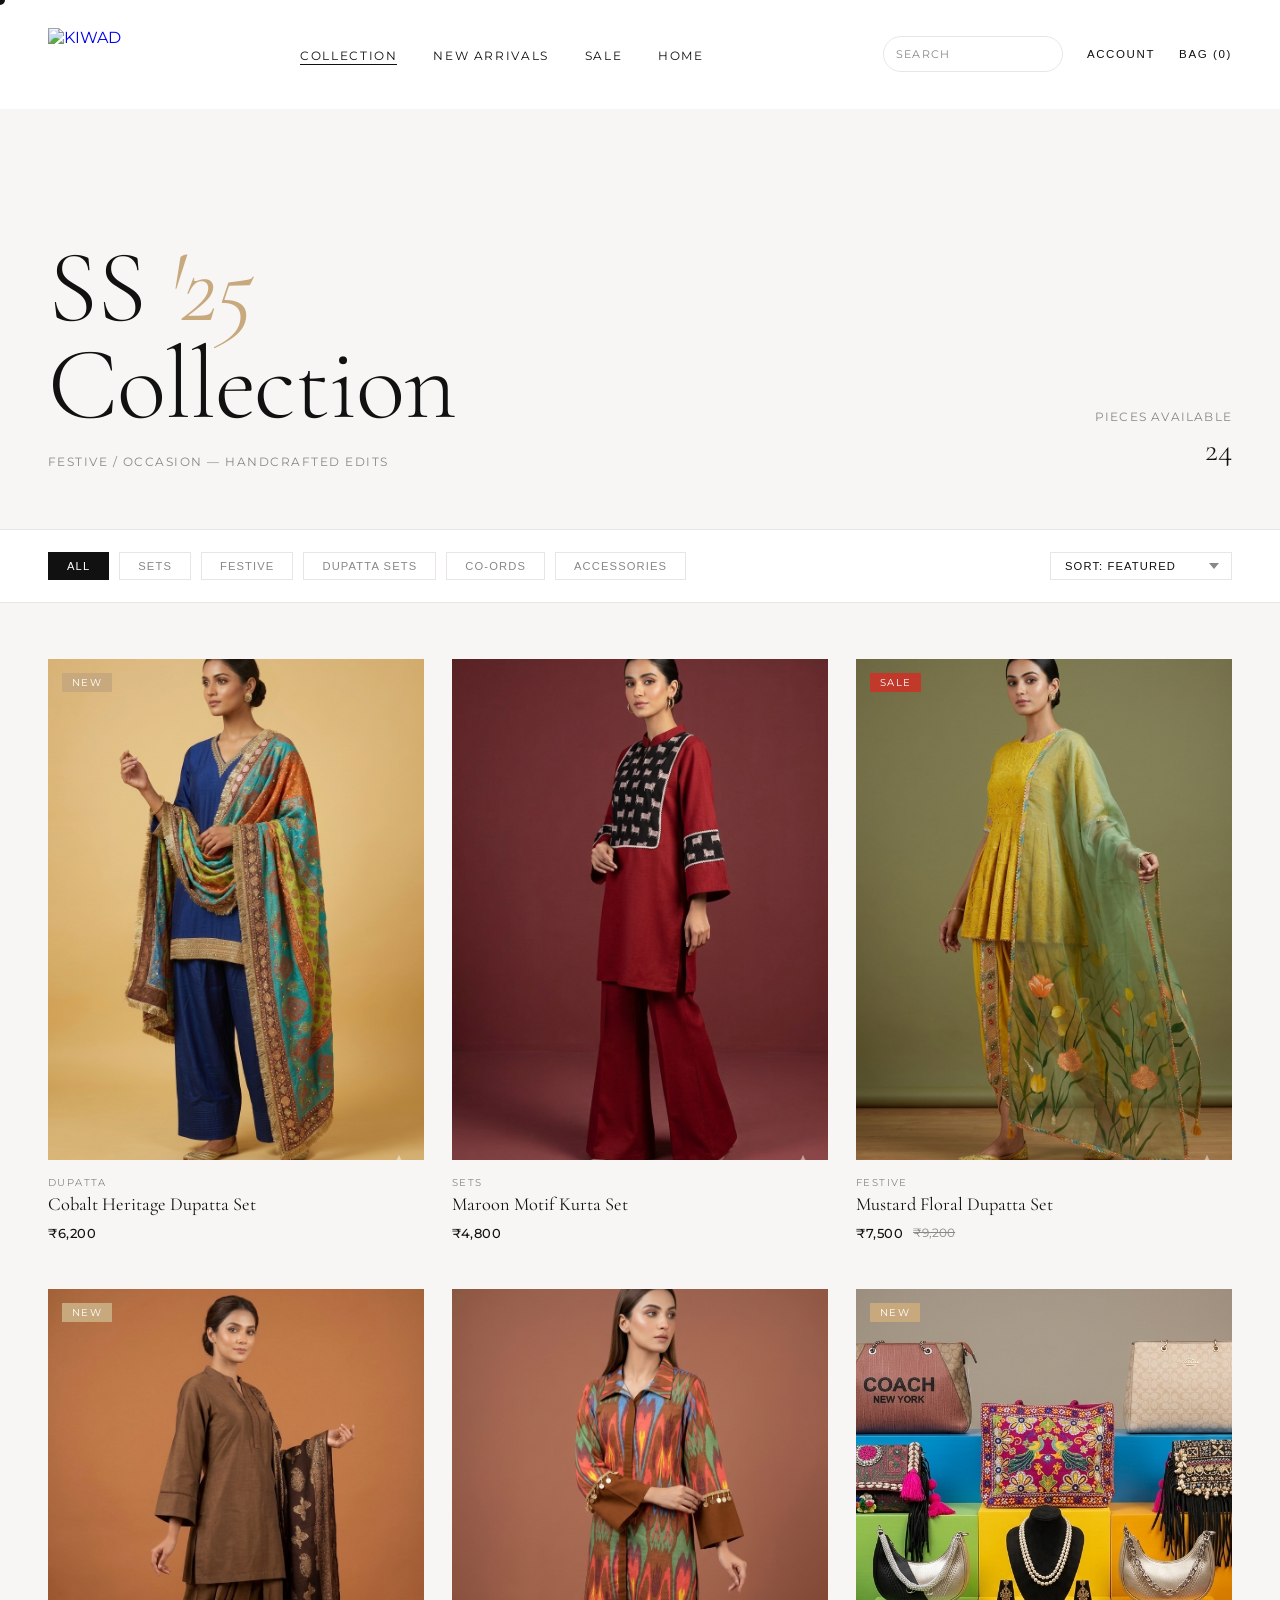
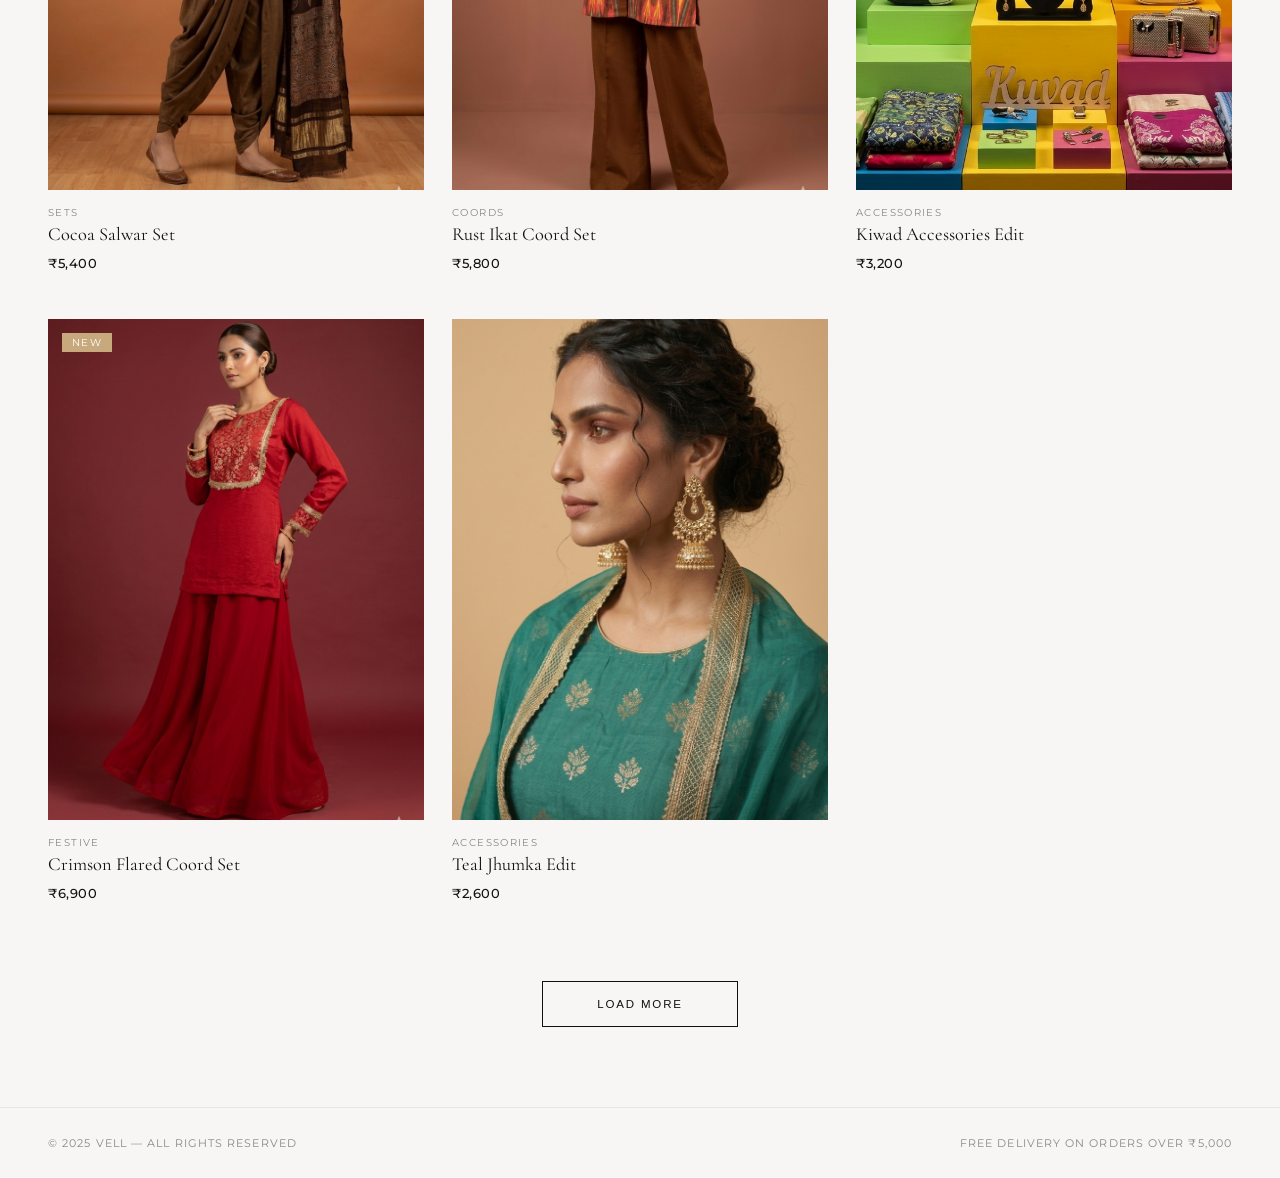
==== commit 45391614: "search bar update" ====
--- a/collections/index.html
+++ b/collections/index.html
@@ -16,7 +16,7 @@
 
   <!-- NAV -->
   <nav id="nav">
-    <a href="#" class="nav-logo"><img src="../assets/kiwadv3 (3).png" alt="KIWAD" class="brand-logo-image" /></a>
+    <a href="../" class="nav-logo"><img src="../assets/kiwadv3 (3).png" alt="KIWAD" class="brand-logo-image" /></a>
     <button class="nav-toggle" type="button" aria-expanded="false" aria-controls="nav-mobile-panel"
       aria-label="Toggle navigation">
       <span></span>
@@ -30,7 +30,9 @@
       <li><a href="../">Home</a></li>
     </ul>
     <div class="nav-actions">
-      <a href="search/">Search</a>
+      <form class="nav-search" action="accounts/search/" method="get" role="search">
+        <input type="search" name="q" placeholder="Search" autocomplete="off" />
+      </form>
       <a href="accounts/">Account</a>
       <a href="cart/" data-bag-count>Bag (0)</a>
     </div>
@@ -42,7 +44,9 @@
         <li><a href="../">Home</a></li>
       </ul>
       <div class="nav-mobile-actions">
-        <a href="search/">Search</a>
+        <form class="nav-search" action="accounts/search/" method="get" role="search">
+          <input type="search" name="q" placeholder="Search" autocomplete="off" />
+        </form>
         <a href="accounts/">Account</a>
         <a href="cart/" data-bag-count>Bag (0)</a>
       </div>
--- a/collections/style2.css
+++ b/collections/style2.css
@@ -131,6 +131,34 @@
       text-transform: uppercase;
       color: var(--ink);
       text-decoration: none;
+    }
+
+    .nav-search {
+      display: inline-flex;
+      align-items: center;
+      min-width: 164px;
+      height: 36px;
+      padding: 0 12px;
+      border: 1px solid var(--line);
+      border-radius: 999px;
+      background: rgba(255,255,255,0.72);
+    }
+
+    .nav-search input {
+      width: 100%;
+      min-width: 0;
+      border: 0;
+      outline: 0;
+      background: transparent;
+      color: var(--ink);
+      font-family: 'Montserrat', sans-serif;
+      font-size: 0.68rem;
+      letter-spacing: 0.12em;
+      text-transform: uppercase;
+    }
+
+    .nav-search input::placeholder {
+      color: var(--mid);
     }
 
     .nav-mobile-panel[hidden] { display: none; }
@@ -194,6 +222,12 @@
       cursor: none;
     }
 
+    .nav-mobile-actions .nav-search {
+      width: 100%;
+      min-width: 0;
+      min-height: 44px;
+    }
+
     body.nav-open { overflow: hidden; }
 
     /* HERO BANNER */
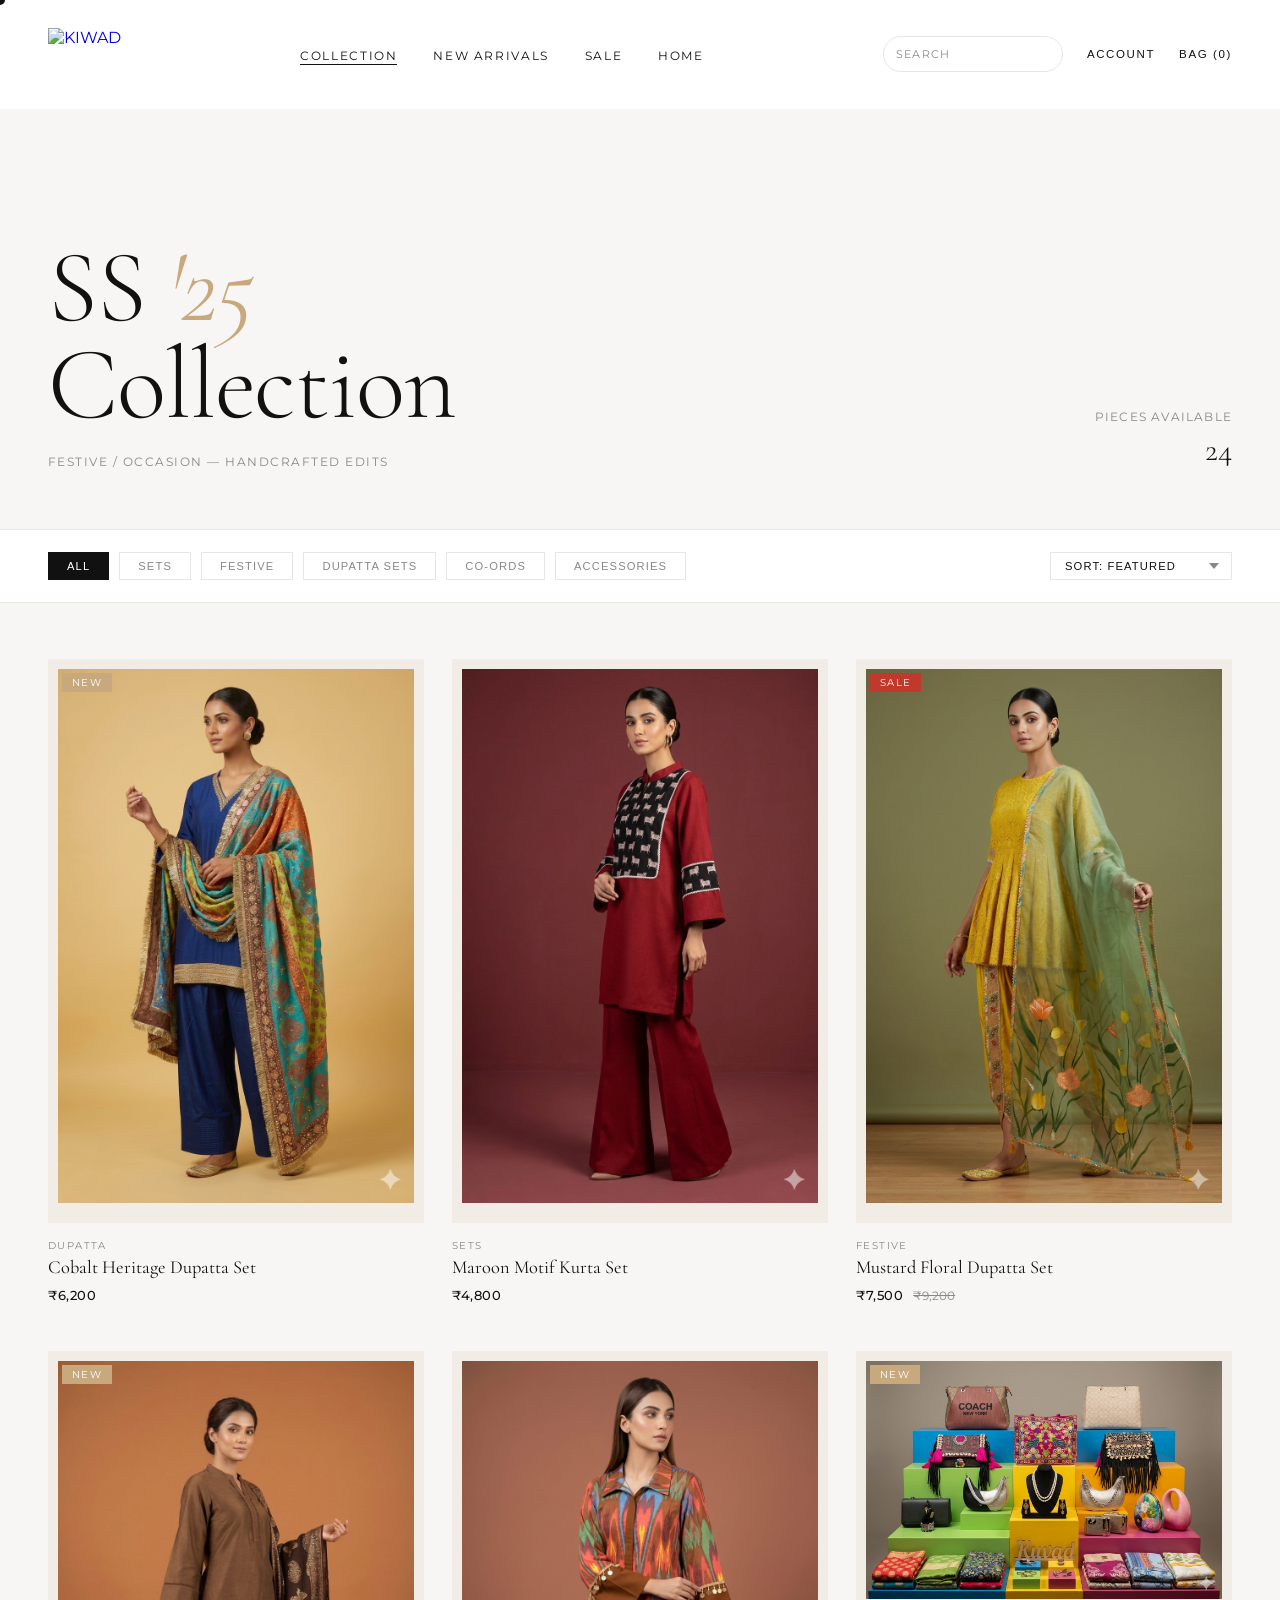
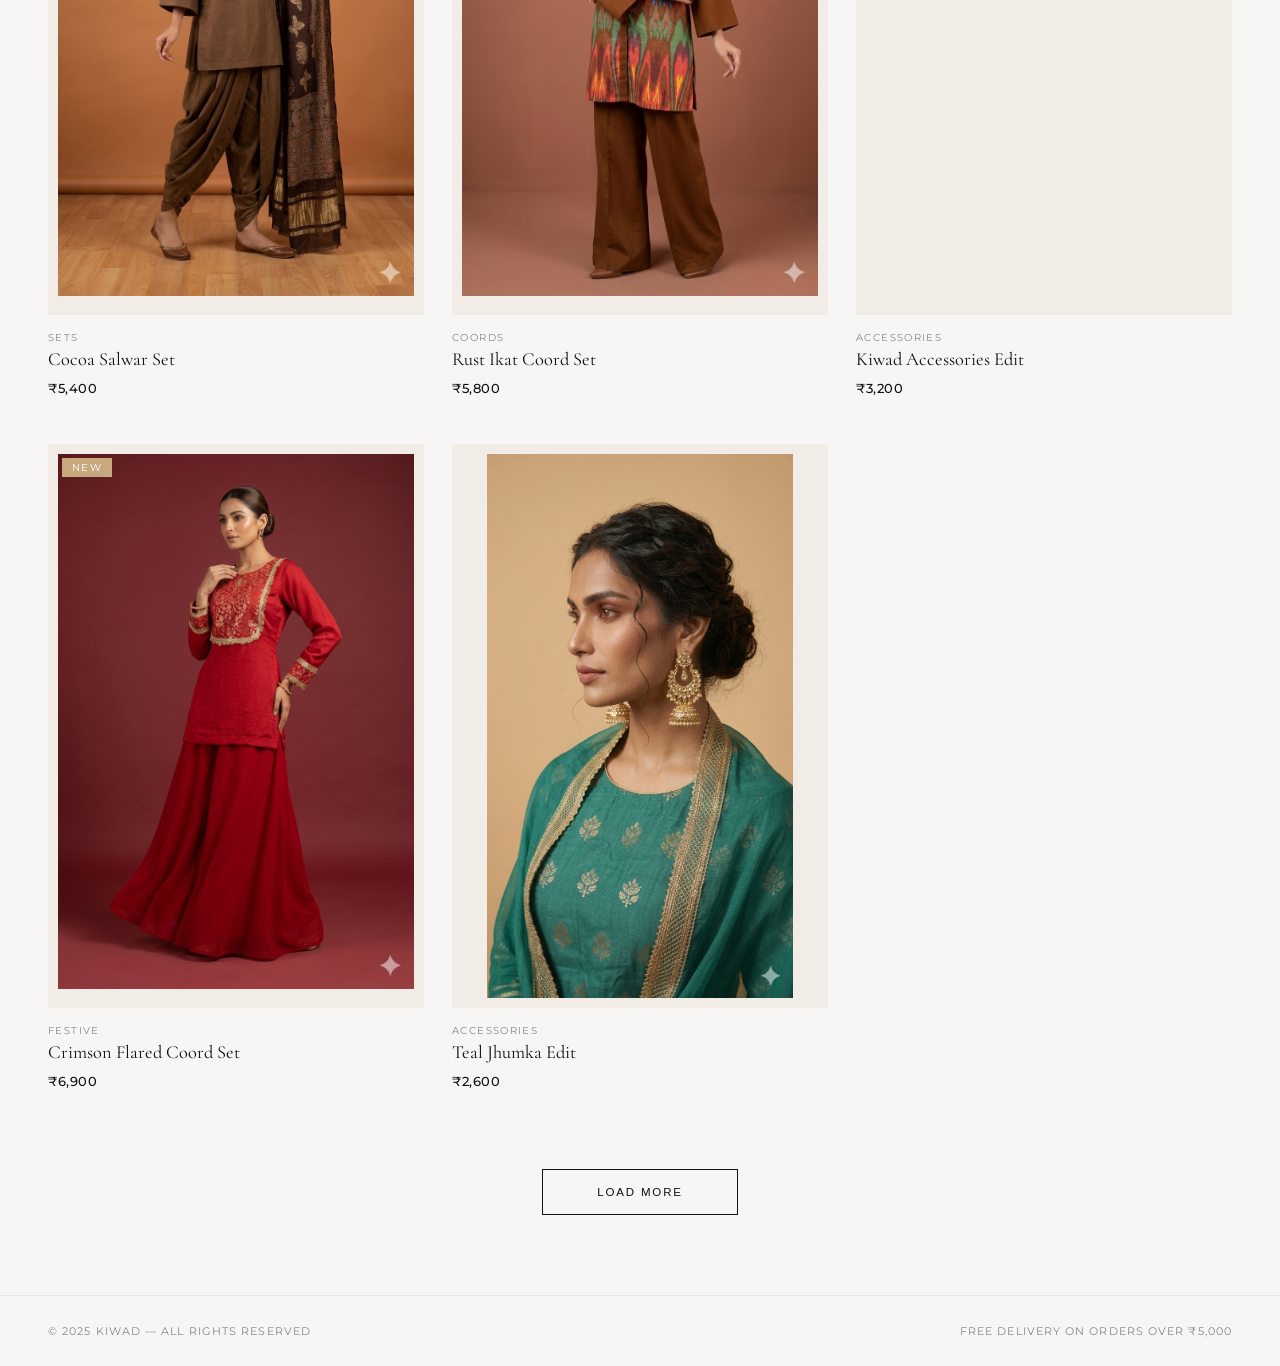
==== commit f83cdb83: "chod bhanda" ====
--- a/collections/index.html
+++ b/collections/index.html
@@ -4,7 +4,7 @@
 <head>
   <meta charset="UTF-8" />
   <meta name="viewport" content="width=device-width, initial-scale=1.0" />
-  <title>Collection — VELL</title>
+  <title>Collection — KIWAD</title>
   <link
     href="https://fonts.googleapis.com/css2?family=Cormorant+Garamond:ital,wght@0,300;0,400;0,600;1,300;1,400&family=Montserrat:wght@300;400;500;600&display=swap"
     rel="stylesheet" />
@@ -98,7 +98,7 @@
 
   <!-- FOOTER -->
   <footer class="footer-strip">
-    <p>© 2025 Vell — All rights reserved</p>
+    <p>© 2025 KIWAD — All rights reserved</p>
     <p>Free delivery on orders over ₹5,000</p>
   </footer>
 
--- a/collections/style2.css
+++ b/collections/style2.css
@@ -142,6 +142,15 @@
       border: 1px solid var(--line);
       border-radius: 999px;
       background: rgba(255,255,255,0.72);
+      transition: border-color 0.22s ease, box-shadow 0.22s ease, background 0.22s ease, transform 0.22s ease;
+    }
+
+    .nav-search:hover,
+    .nav-search:focus-within {
+      border-color: rgba(200,169,126,0.72);
+      background: rgba(255,255,255,0.94);
+      box-shadow: 0 0 0 2px rgba(200,169,126,0.16), 0 8px 22px rgba(17,17,17,0.07);
+      transform: translateY(-1px);
     }
 
     .nav-search input {
@@ -350,17 +359,20 @@
     .card-image-wrap {
       position: relative;
       overflow: hidden;
-      aspect-ratio: 3/4;
-      background: var(--off);
+      aspect-ratio: 2 / 3;
+      background: #f1ede6;
     }
 
     .card-image-wrap img {
-      width: 100%; height: 100%;
-      object-fit: cover;
+      width: calc(100% - 20px);
+      height: calc(100% - 20px);
+      margin: 10px;
+      object-fit: contain;
+      object-position: center top;
       transition: transform 0.7s cubic-bezier(0.25, 0.46, 0.45, 0.94);
       display: block;
     }
-    .product-card:hover .card-image-wrap img { transform: scale(1.04); }
+    .product-card:hover .card-image-wrap img { transform: scale(1.015); }
 
     .card-badges {
       position: absolute; top: 14px; left: 14px;
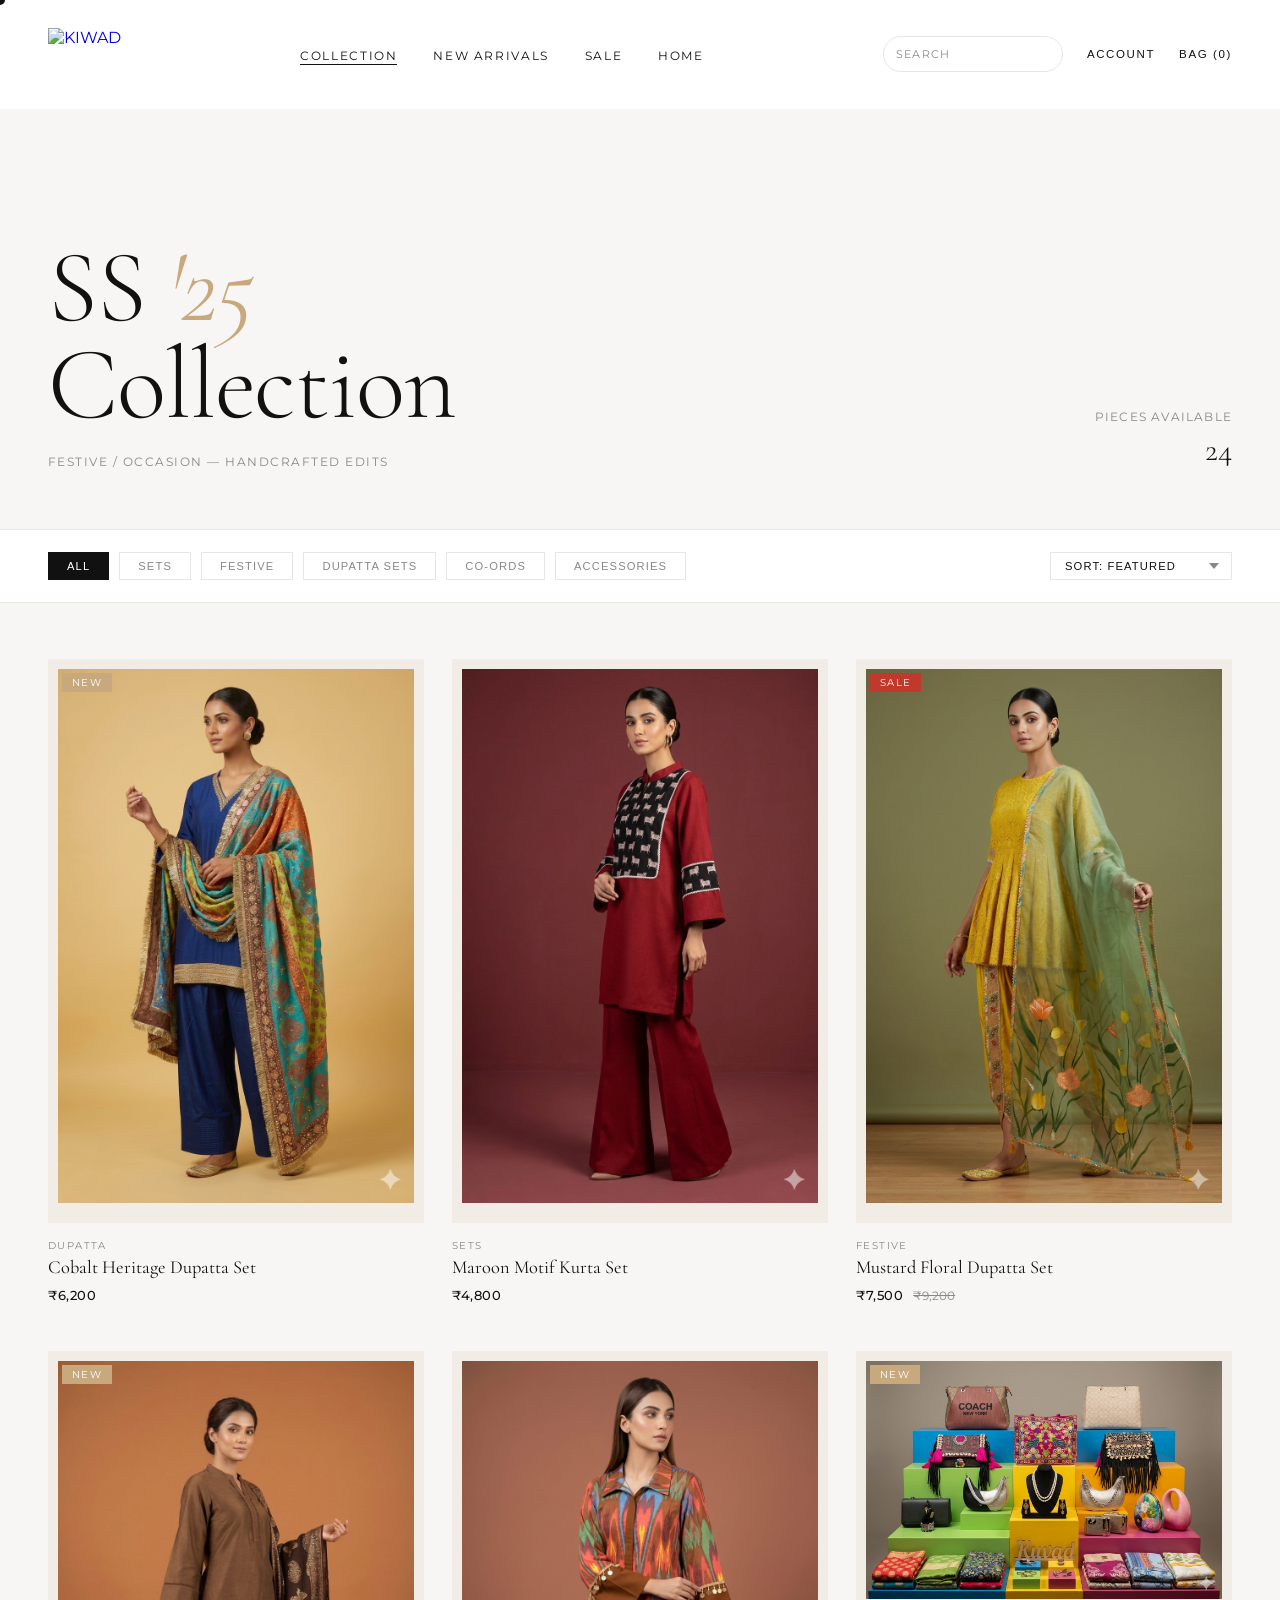
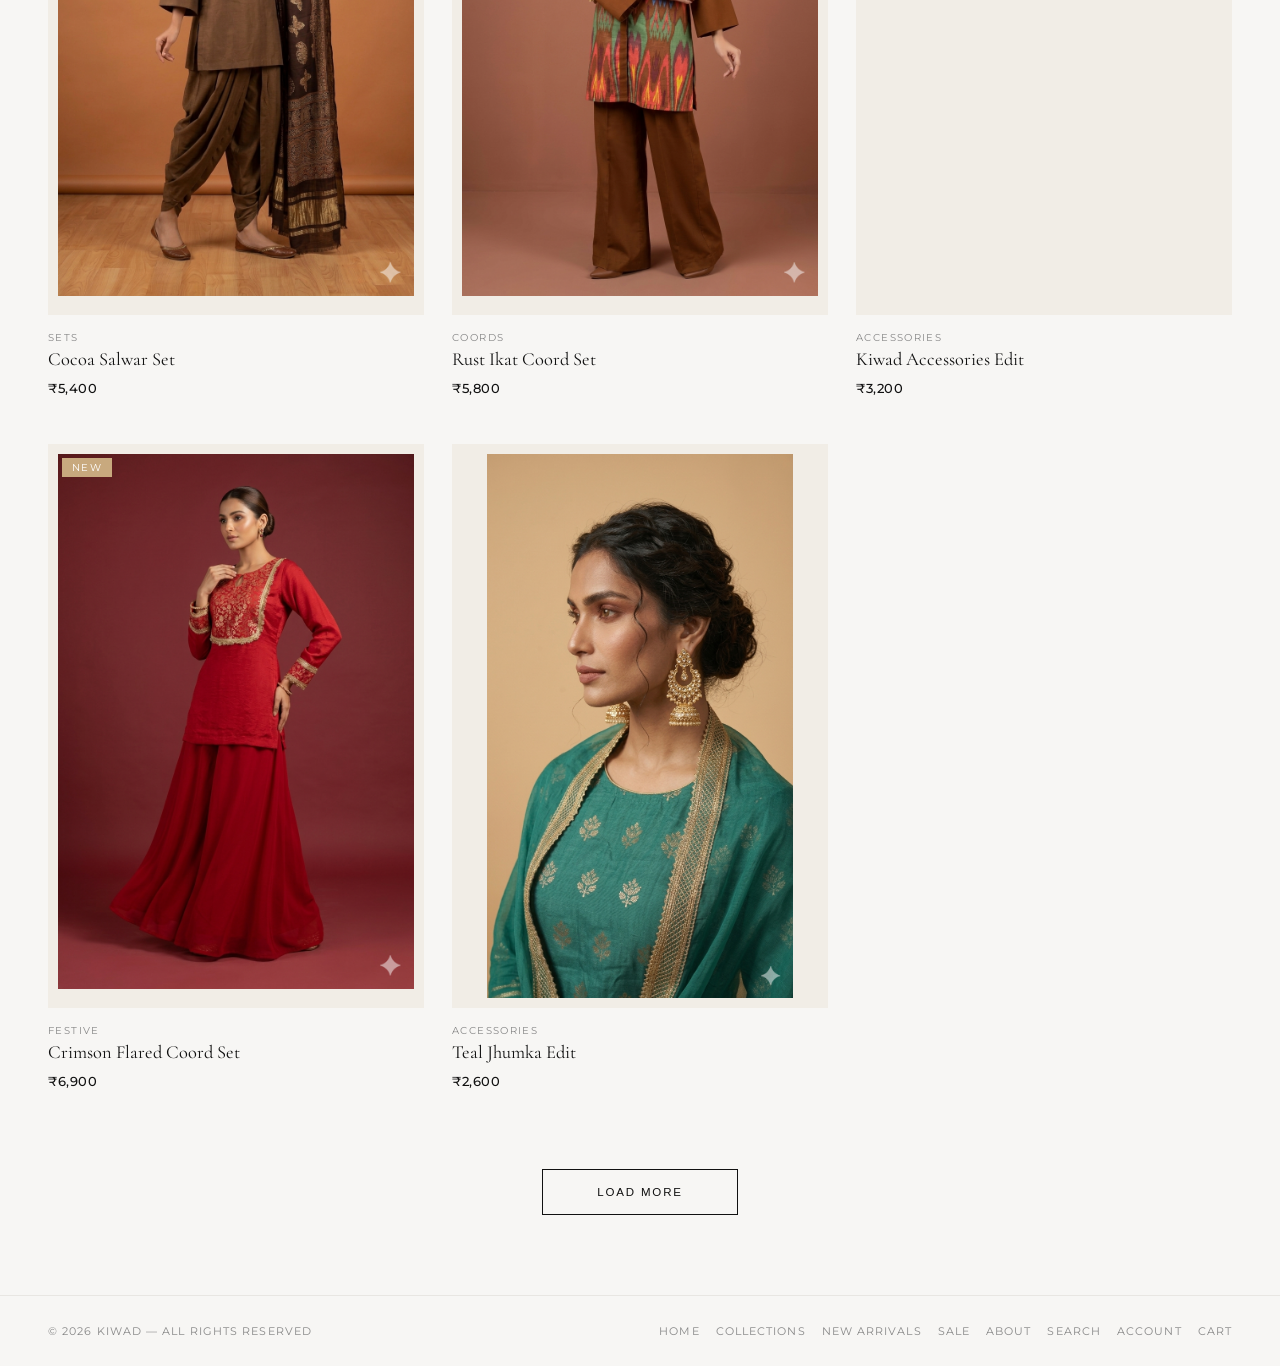
==== commit 0a94b7bf: "changes" ====
--- a/collections/index.html
+++ b/collections/index.html
@@ -98,8 +98,17 @@
 
   <!-- FOOTER -->
   <footer class="footer-strip">
-    <p>© 2025 KIWAD — All rights reserved</p>
-    <p>Free delivery on orders over ₹5,000</p>
+    <p>© 2026 KIWAD — All rights reserved</p>
+    <div class="footer-links" aria-label="Footer navigation">
+      <a href="../">Home</a>
+      <a href="./">Collections</a>
+      <a href="newpage/">New Arrivals</a>
+      <a href="newpage/about/sale/">Sale</a>
+      <a href="newpage/about/">About</a>
+      <a href="accounts/search/">Search</a>
+      <a href="accounts/">Account</a>
+      <a href="cart/">Cart</a>
+    </div>
   </footer>
 
   <!-- TOAST -->
--- a/collections/style2.css
+++ b/collections/style2.css
@@ -524,6 +524,21 @@
       text-transform: uppercase;
       color: var(--mid);
     }
+    .footer-links {
+      display: flex;
+      flex-wrap: wrap;
+      justify-content: flex-end;
+      gap: 16px;
+    }
+    .footer-links a {
+      color: var(--mid);
+      font-size: 0.68rem;
+      letter-spacing: 0.1em;
+      text-decoration: none;
+      text-transform: uppercase;
+      transition: color 0.2s;
+    }
+    .footer-links a:hover { color: var(--ink); }
 
     /* TOAST */
     .toast {
@@ -556,7 +571,8 @@
       .hero-meta { text-align: left; }
       .filters-bar { padding: 16px 24px; flex-direction: column; gap: 14px; align-items: flex-start; }
       .collection-grid { padding: 32px 24px 60px; gap: 36px 16px; grid-template-columns: repeat(2, 1fr); }
-      .footer-strip { padding: 20px 24px; flex-direction: column; gap: 8px; text-align: center; }
+      .footer-strip { padding: 20px 24px; flex-direction: column; gap: 12px; text-align: center; }
+      .footer-links { justify-content: center; gap: 12px; }
     }
 
     @media (max-width: 520px) {
